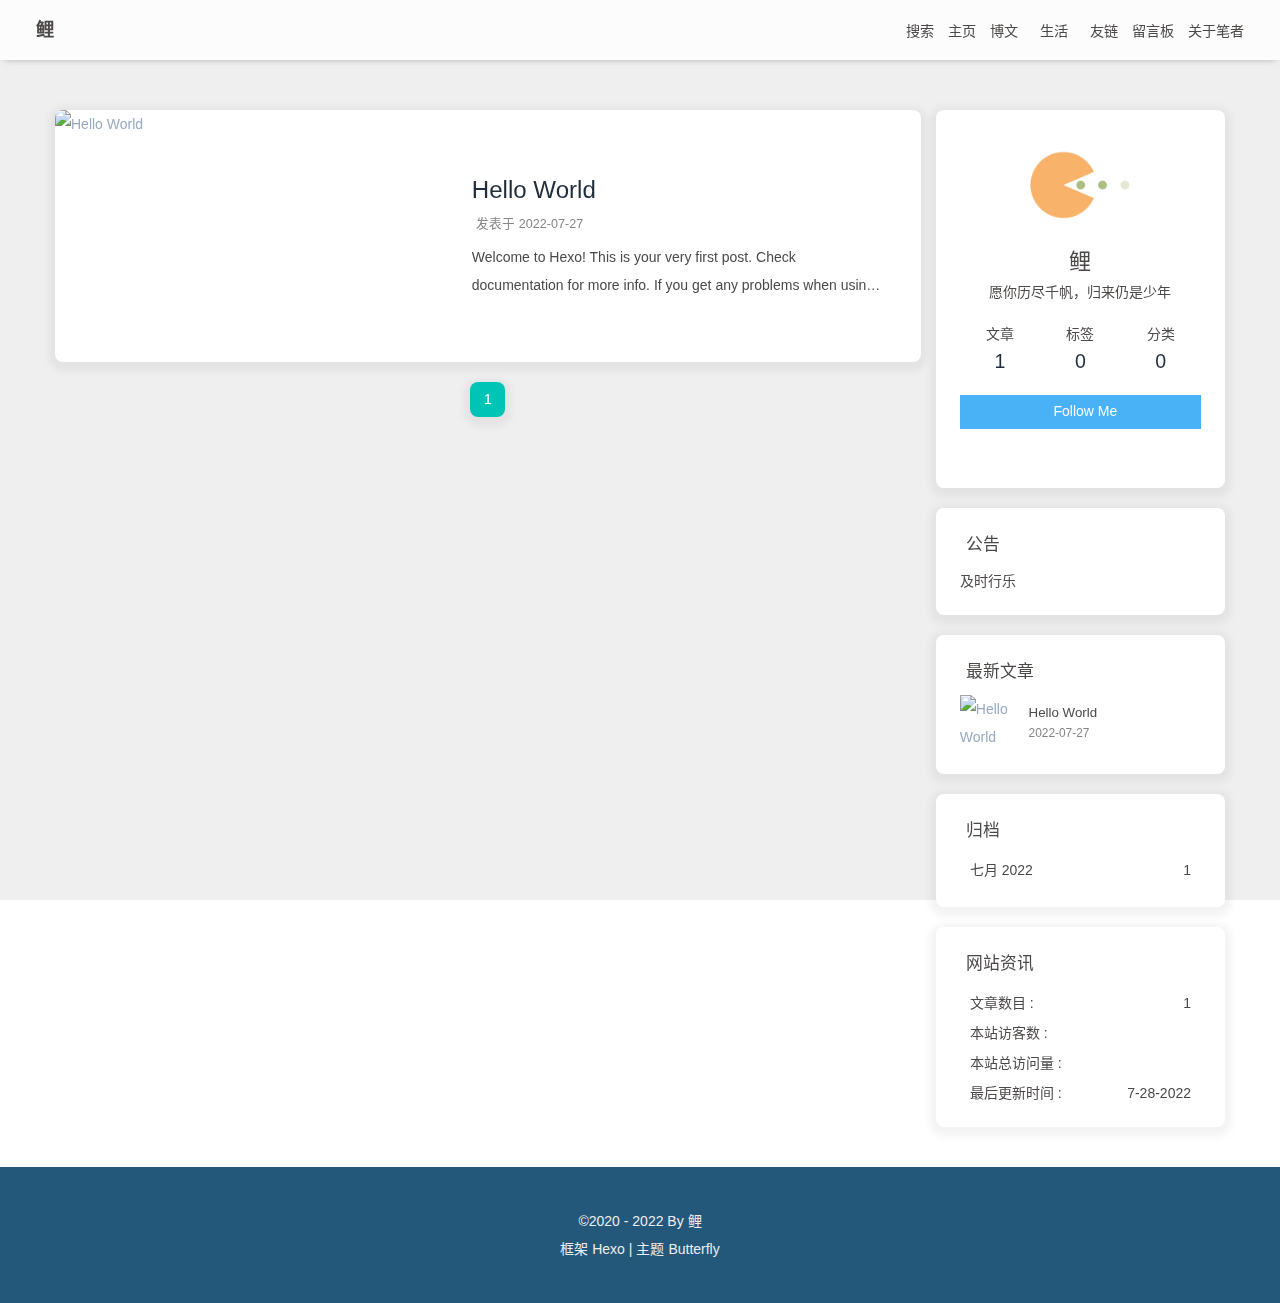
==== index.html @ 53256f7a "Site updated: 2022-07-28 13:37:39" ====
<!DOCTYPE html><html lang="zh-CN" data-theme="light"><head><meta charset="UTF-8"><meta http-equiv="X-UA-Compatible" content="IE=edge"><meta name="viewport" content="width=device-width, initial-scale=1.0, maximum-scale=1.0, user-scalable=no"><title>鲤</title><meta name="author" content="鲤"><meta name="copyright" content="鲤"><meta name="format-detection" content="telephone=no"><meta name="theme-color" content="#ffffff"><meta name="description" content="愿你历尽千帆，归来仍是少年">
<meta property="og:type" content="website">
<meta property="og:title" content="鲤">
<meta property="og:url" content="http://lizhan03.github.io/index.html">
<meta property="og:site_name" content="鲤">
<meta property="og:description" content="愿你历尽千帆，归来仍是少年">
<meta property="og:locale" content="zh_CN">
<meta property="og:image" content="http://lizhan03.github.io/img/avatar.jpg">
<meta property="article:author" content="鲤">
<meta name="twitter:card" content="summary">
<meta name="twitter:image" content="http://lizhan03.github.io/img/avatar.jpg"><link rel="shortcut icon" href="/img/favicon.png"><link rel="canonical" href="http://lizhan03.github.io/"><link rel="preconnect" href="//cdn.jsdelivr.net"/><link rel="preconnect" href="//busuanzi.ibruce.info"/><link rel="stylesheet" href="/css/index.css"><link rel="stylesheet" href="https://cdn.jsdelivr.net/npm/@fortawesome/fontawesome-free/css/all.min.css" media="print" onload="this.media='all'"><link rel="stylesheet" href="https://cdn.jsdelivr.net/npm/@fancyapps/ui/dist/fancybox.min.css" media="print" onload="this.media='all'"><script>const GLOBAL_CONFIG = { 
  root: '/',
  algolia: undefined,
  localSearch: {"path":"/search.xml","preload":false,"languages":{"hits_empty":"找不到您查询的内容：${query}"}},
  translate: undefined,
  noticeOutdate: undefined,
  highlight: {"plugin":"highlighjs","highlightCopy":true,"highlightLang":true,"highlightHeightLimit":false},
  copy: {
    success: '复制成功',
    error: '复制错误',
    noSupport: '浏览器不支持'
  },
  relativeDate: {
    homepage: false,
    post: false
  },
  runtime: '',
  date_suffix: {
    just: '刚刚',
    min: '分钟前',
    hour: '小时前',
    day: '天前',
    month: '个月前'
  },
  copyright: undefined,
  lightbox: 'fancybox',
  Snackbar: undefined,
  source: {
    justifiedGallery: {
      js: 'https://cdn.jsdelivr.net/npm/flickr-justified-gallery/dist/fjGallery.min.js',
      css: 'https://cdn.jsdelivr.net/npm/flickr-justified-gallery/dist/fjGallery.min.css'
    }
  },
  isPhotoFigcaption: false,
  islazyload: false,
  isAnchor: false
}</script><script id="config-diff">var GLOBAL_CONFIG_SITE = {
  title: '鲤',
  isPost: false,
  isHome: true,
  isHighlightShrink: false,
  isToc: false,
  postUpdate: '2022-07-28 13:37:35'
}</script><noscript><style type="text/css">
  #nav {
    opacity: 1
  }
  .justified-gallery img {
    opacity: 1
  }

  #recent-posts time,
  #post-meta time {
    display: inline !important
  }
</style></noscript><script>(win=>{
    win.saveToLocal = {
      set: function setWithExpiry(key, value, ttl) {
        if (ttl === 0) return
        const now = new Date()
        const expiryDay = ttl * 86400000
        const item = {
          value: value,
          expiry: now.getTime() + expiryDay,
        }
        localStorage.setItem(key, JSON.stringify(item))
      },

      get: function getWithExpiry(key) {
        const itemStr = localStorage.getItem(key)

        if (!itemStr) {
          return undefined
        }
        const item = JSON.parse(itemStr)
        const now = new Date()

        if (now.getTime() > item.expiry) {
          localStorage.removeItem(key)
          return undefined
        }
        return item.value
      }
    }
  
    win.getScript = url => new Promise((resolve, reject) => {
      const script = document.createElement('script')
      script.src = url
      script.async = true
      script.onerror = reject
      script.onload = script.onreadystatechange = function() {
        const loadState = this.readyState
        if (loadState && loadState !== 'loaded' && loadState !== 'complete') return
        script.onload = script.onreadystatechange = null
        resolve()
      }
      document.head.appendChild(script)
    })
  
      win.activateDarkMode = function () {
        document.documentElement.setAttribute('data-theme', 'dark')
        if (document.querySelector('meta[name="theme-color"]') !== null) {
          document.querySelector('meta[name="theme-color"]').setAttribute('content', '#0d0d0d')
        }
      }
      win.activateLightMode = function () {
        document.documentElement.setAttribute('data-theme', 'light')
        if (document.querySelector('meta[name="theme-color"]') !== null) {
          document.querySelector('meta[name="theme-color"]').setAttribute('content', '#ffffff')
        }
      }
      const t = saveToLocal.get('theme')
    
          if (t === 'dark') activateDarkMode()
          else if (t === 'light') activateLightMode()
        
      const asideStatus = saveToLocal.get('aside-status')
      if (asideStatus !== undefined) {
        if (asideStatus === 'hide') {
          document.documentElement.classList.add('hide-aside')
        } else {
          document.documentElement.classList.remove('hide-aside')
        }
      }
    
    const detectApple = () => {
      if(/iPad|iPhone|iPod|Macintosh/.test(navigator.userAgent)){
        document.documentElement.classList.add('apple')
      }
    }
    detectApple()
    })(window)</script><link rel="stylesheet" href="/xxx.css"><meta name="generator" content="Hexo 6.2.0"></head><body><div id="web_bg"></div><div id="sidebar"><div id="menu-mask"></div><div id="sidebar-menus"><div class="avatar-img is-center"><img src="/img/loading.gif" data-original="/img/avatar.jpg" onerror="onerror=null;src='/img/friend_404.gif'" alt="avatar"/></div><div class="sidebar-site-data site-data is-center"><a href="/archives/"><div class="headline">文章</div><div class="length-num">1</div></a><a href="/tags/"><div class="headline">标签</div><div class="length-num">0</div></a><a href="/categories/"><div class="headline">分类</div><div class="length-num">0</div></a></div><hr/><div class="menus_items"><div class="menus_item"><a class="site-page" href="/"><i class="fa-fw fas fa-home"></i><span> 主页</span></a></div><div class="menus_item"><a class="site-page group" href="javascript:void(0);"><i class="fa-fw fa fa-graduation-cap"></i><span> 博文</span><i class="fas fa-chevron-down"></i></a><ul class="menus_item_child"><li><a class="site-page child" href="/categories/"><i class="fa-fw fa fa-archive"></i><span> 分类</span></a></li><li><a class="site-page child" href="/tags/"><i class="fa-fw fa fa-tags"></i><span> 标签</span></a></li><li><a class="site-page child" href="/archives/"><i class="fa-fw fa fa-folder-open"></i><span> 归档</span></a></li></ul></div><div class="menus_item"><a class="site-page group" href="javascript:void(0);"><i class="fa-fw fas fa-list"></i><span> 生活</span><i class="fas fa-chevron-down"></i></a><ul class="menus_item_child"><li><a class="site-page child" href="/shuoshuo/"><i class="fa-fw fa fa-comments-o"></i><span> 分享</span></a></li><li><a class="site-page child" href="/photos/"><i class="fa-fw fa fa-camera-retro"></i><span> 相册</span></a></li><li><a class="site-page child" href="/music/"><i class="fa-fw fa fa-music"></i><span> 音乐</span></a></li><li><a class="site-page child" href="/movies/"><i class="fa-fw fas fa-video"></i><span> 影视</span></a></li></ul></div><div class="menus_item"><a class="site-page" href="/links/"><i class="fa-fw fa fa-link"></i><span> 友链</span></a></div><div class="menus_item"><a class="site-page" href="/comment/"><i class="fa-fw fa fa-paper-plane"></i><span> 留言板</span></a></div><div class="menus_item"><a class="site-page" href="/about/"><i class="fa-fw fas fa-heart"></i><span> 关于笔者</span></a></div></div></div></div><div class="page" id="body-wrap"><header class="not-top-img" id="page-header"><nav id="nav"><span id="blog_name"><a id="site-name" href="/">鲤</a></span><div id="menus"><div id="search-button"><a class="site-page social-icon search"><i class="fas fa-search fa-fw"></i><span> 搜索</span></a></div><div class="menus_items"><div class="menus_item"><a class="site-page" href="/"><i class="fa-fw fas fa-home"></i><span> 主页</span></a></div><div class="menus_item"><a class="site-page group" href="javascript:void(0);"><i class="fa-fw fa fa-graduation-cap"></i><span> 博文</span><i class="fas fa-chevron-down"></i></a><ul class="menus_item_child"><li><a class="site-page child" href="/categories/"><i class="fa-fw fa fa-archive"></i><span> 分类</span></a></li><li><a class="site-page child" href="/tags/"><i class="fa-fw fa fa-tags"></i><span> 标签</span></a></li><li><a class="site-page child" href="/archives/"><i class="fa-fw fa fa-folder-open"></i><span> 归档</span></a></li></ul></div><div class="menus_item"><a class="site-page group" href="javascript:void(0);"><i class="fa-fw fas fa-list"></i><span> 生活</span><i class="fas fa-chevron-down"></i></a><ul class="menus_item_child"><li><a class="site-page child" href="/shuoshuo/"><i class="fa-fw fa fa-comments-o"></i><span> 分享</span></a></li><li><a class="site-page child" href="/photos/"><i class="fa-fw fa fa-camera-retro"></i><span> 相册</span></a></li><li><a class="site-page child" href="/music/"><i class="fa-fw fa fa-music"></i><span> 音乐</span></a></li><li><a class="site-page child" href="/movies/"><i class="fa-fw fas fa-video"></i><span> 影视</span></a></li></ul></div><div class="menus_item"><a class="site-page" href="/links/"><i class="fa-fw fa fa-link"></i><span> 友链</span></a></div><div class="menus_item"><a class="site-page" href="/comment/"><i class="fa-fw fa fa-paper-plane"></i><span> 留言板</span></a></div><div class="menus_item"><a class="site-page" href="/about/"><i class="fa-fw fas fa-heart"></i><span> 关于笔者</span></a></div></div><div id="toggle-menu"><a class="site-page"><i class="fas fa-bars fa-fw"></i></a></div></div></nav></header><main class="layout" id="content-inner"><div class="recent-posts" id="recent-posts"><div class="recent-post-item"><div class="post_cover left"><a href="/2022/07/27/hello-world/" title="Hello World"><img class="post_bg" src="/img/loading.gif" data-original="https://i.loli.net/2020/05/01/gkihqEjXxJ5UZ1C.jpg" onerror="this.onerror=null;this.src='/img/404.jpg'" alt="Hello World"></a></div><div class="recent-post-info"><a class="article-title" href="/2022/07/27/hello-world/" title="Hello World">Hello World</a><div class="article-meta-wrap"><span class="post-meta-date"><i class="far fa-calendar-alt"></i><span class="article-meta-label">发表于</span><time datetime="2022-07-27T11:50:04.929Z" title="发表于 2022-07-27 19:50:04">2022-07-27</time></span></div><div class="content">Welcome to Hexo! This is your very first post. Check documentation for more info. If you get any problems when using Hexo, you can find the answer in troubleshooting or you can ask me on GitHub.
Quick StartCreate a new post$ hexo new &quot;My New Post&quot;

More info: Writing
Run server$ hexo server

More info: Server
Generate static files$ hexo generate

More info: Generating
Deploy to remote sites$ hexo deploy

More info: Deployment
</div></div></div><nav id="pagination"><div class="pagination"><span class="page-number current">1</span></div></nav></div><div class="aside-content" id="aside-content"><div class="card-widget card-info"><div class="is-center"><div class="avatar-img"><img src="/img/loading.gif" data-original="/img/avatar.jpg" onerror="this.onerror=null;this.src='/img/friend_404.gif'" alt="avatar"/></div><div class="author-info__name">鲤</div><div class="author-info__description">愿你历尽千帆，归来仍是少年</div></div><div class="card-info-data site-data is-center"><a href="/archives/"><div class="headline">文章</div><div class="length-num">1</div></a><a href="/tags/"><div class="headline">标签</div><div class="length-num">0</div></a><a href="/categories/"><div class="headline">分类</div><div class="length-num">0</div></a></div><a id="card-info-btn" target="_blank" rel="noopener" href="https://github.com/lizhan03"><i class="fab fa-github"></i><span>Follow Me</span></a><div class="card-info-social-icons is-center"><a class="social-icon" href="https://githubfast.com/lizhan03" target="_blank" title="Github"><i class="fab fa-github"></i></a><a class="social-icon" href="https://blog.csdn.net/lizhan03?type=blog" target="_blank" title="CSDN"><i class="fa fa-book-open"></i></a><a class="social-icon" href="tencent://AddContact/?fromId=45&amp;fromSubId=1&amp;subcmd=all&amp;uin=2775134243&amp;website=www.oicqzone.com" target="_blank" title="QQ"><i class="fab fa-qq"></i></a><a class="social-icon" href="mailto:2775134243@qq.com" target="_blank" title="Email"><i class="fas fa-envelope-open-text"></i></a></div></div><div class="card-widget card-announcement"><div class="item-headline"><i class="fas fa-bullhorn fa-shake"></i><span>公告</span></div><div class="announcement_content">及时行乐</div></div><div class="sticky_layout"><div class="card-widget card-recent-post"><div class="item-headline"><i class="fas fa-history"></i><span>最新文章</span></div><div class="aside-list"><div class="aside-list-item"><a class="thumbnail" href="/2022/07/27/hello-world/" title="Hello World"><img src="/img/loading.gif" data-original="https://i.loli.net/2020/05/01/gkihqEjXxJ5UZ1C.jpg" onerror="this.onerror=null;this.src='/img/404.jpg'" alt="Hello World"/></a><div class="content"><a class="title" href="/2022/07/27/hello-world/" title="Hello World">Hello World</a><time datetime="2022-07-27T11:50:04.929Z" title="发表于 2022-07-27 19:50:04">2022-07-27</time></div></div></div></div><div class="card-widget card-archives"><div class="item-headline"><i class="fas fa-archive"></i><span>归档</span></div><ul class="card-archive-list"><li class="card-archive-list-item"><a class="card-archive-list-link" href="/archives/2022/07/"><span class="card-archive-list-date">七月 2022</span><span class="card-archive-list-count">1</span></a></li></ul></div><div class="card-widget card-webinfo"><div class="item-headline"><i class="fas fa-chart-line"></i><span>网站资讯</span></div><div class="webinfo"><div class="webinfo-item"><div class="item-name">文章数目 :</div><div class="item-count">1</div></div><div class="webinfo-item"><div class="item-name">本站访客数 :</div><div class="item-count" id="busuanzi_value_site_uv"><i class="fa-solid fa-spinner fa-spin"></i></div></div><div class="webinfo-item"><div class="item-name">本站总访问量 :</div><div class="item-count" id="busuanzi_value_site_pv"><i class="fa-solid fa-spinner fa-spin"></i></div></div><div class="webinfo-item"><div class="item-name">最后更新时间 :</div><div class="item-count" id="last-push-date" data-lastPushDate="2022-07-28T05:37:35.719Z"><i class="fa-solid fa-spinner fa-spin"></i></div></div></div></div></div></div></main><footer id="footer"><div id="footer-wrap"><div class="copyright">&copy;2020 - 2022 By 鲤</div><div class="framework-info"><span>框架 </span><a target="_blank" rel="noopener" href="https://hexo.io">Hexo</a><span class="footer-separator">|</span><span>主题 </span><a target="_blank" rel="noopener" href="https://github.com/jerryc127/hexo-theme-butterfly">Butterfly</a></div></div></footer></div><div id="rightside"><div id="rightside-config-hide"><button id="darkmode" type="button" title="浅色和深色模式转换"><i class="fas fa-adjust"></i></button><button id="hide-aside-btn" type="button" title="单栏和双栏切换"><i class="fas fa-arrows-alt-h"></i></button></div><div id="rightside-config-show"><button id="rightside_config" type="button" title="设置"><i class="fas fa-cog fa-spin"></i></button><button id="chat_btn" type="button" title="聊天"><i class="fas fa-sms"></i></button><button id="go-up" type="button" title="回到顶部"><i class="fas fa-arrow-up"></i></button></div></div><div id="local-search"><div class="search-dialog"><nav class="search-nav"><span class="search-dialog-title">搜索</span><span id="loading-status"></span><button class="search-close-button"><i class="fas fa-times"></i></button></nav><div class="is-center" id="loading-database"><i class="fas fa-spinner fa-pulse"></i><span>  数据库加载中</span></div><div class="search-wrap"><div id="local-search-input"><div class="local-search-box"><input class="local-search-box--input" placeholder="搜索文章" type="text"/></div></div><hr/><div id="local-search-results"></div></div></div><div id="search-mask"></div></div><div><script src="/js/utils.js"></script><script src="/js/main.js"></script><script src="https://cdn.jsdelivr.net/npm/@fancyapps/ui/dist/fancybox.umd.min.js"></script><script src="/js/search/local-search.js"></script><div class="js-pjax"></div><script defer="defer" id="fluttering_ribbon" mobile="false" src="https://cdn.jsdelivr.net/npm/butterfly-extsrc/dist/canvas-fluttering-ribbon.min.js"></script><script id="click-heart" src="https://cdn.jsdelivr.net/npm/butterfly-extsrc/dist/click-heart.min.js" async="async" mobile="false"></script><script src="//code.tidio.co/null.js" async="async"></script><script>function onTidioChatApiReady() {
  window.tidioChatApi.hide();
  window.tidioChatApi.on("close", function() {
    window.tidioChatApi.hide();
  });
}
if (window.tidioChatApi) {
  window.tidioChatApi.on("ready", onTidioChatApiReady);
} else {
  document.addEventListener("tidioChat-ready", onTidioChatApiReady);
}

var chatBtnFn = () => {
  document.getElementById("chat_btn").addEventListener("click", function(){
    window.tidioChatApi.show();
    window.tidioChatApi.open();
  });
}
chatBtnFn()
</script><script async data-pjax src="//busuanzi.ibruce.info/busuanzi/2.3/busuanzi.pure.mini.js"></script></div><script>
            window.imageLazyLoadSetting = {
                isSPA: false,
                preloadRatio: 1,
                processImages: null,
            };
        </script><script>window.addEventListener("load",function(){var t=/\.(gif|jpg|jpeg|tiff|png)$/i,r=/^data:image\/[a-z]+;base64,/;Array.prototype.slice.call(document.querySelectorAll("img[data-original]")).forEach(function(a){var e=a.parentNode;"A"===e.tagName&&(e.href.match(t)||e.href.match(r))&&(e.href=a.dataset.original)})});</script><script>!function(n){n.imageLazyLoadSetting.processImages=o;var e=n.imageLazyLoadSetting.isSPA,i=n.imageLazyLoadSetting.preloadRatio||1,r=Array.prototype.slice.call(document.querySelectorAll("img[data-original]"));function o(){e&&(r=Array.prototype.slice.call(document.querySelectorAll("img[data-original]")));for(var t,a=0;a<r.length;a++)0<=(t=(t=r[a]).getBoundingClientRect()).bottom&&0<=t.left&&t.top<=(n.innerHeight*i||document.documentElement.clientHeight*i)&&function(){var t,e,n,i,o=r[a];t=o,e=function(){r=r.filter(function(t){return o!==t})},n=new Image,i=t.getAttribute("data-original"),n.onload=function(){t.src=i,e&&e()},t.src!==i&&(n.src=i)}()}o(),n.addEventListener("scroll",function(){var t,e;t=o,e=n,clearTimeout(t.tId),t.tId=setTimeout(function(){t.call(e)},500)})}(this);</script></body></html>
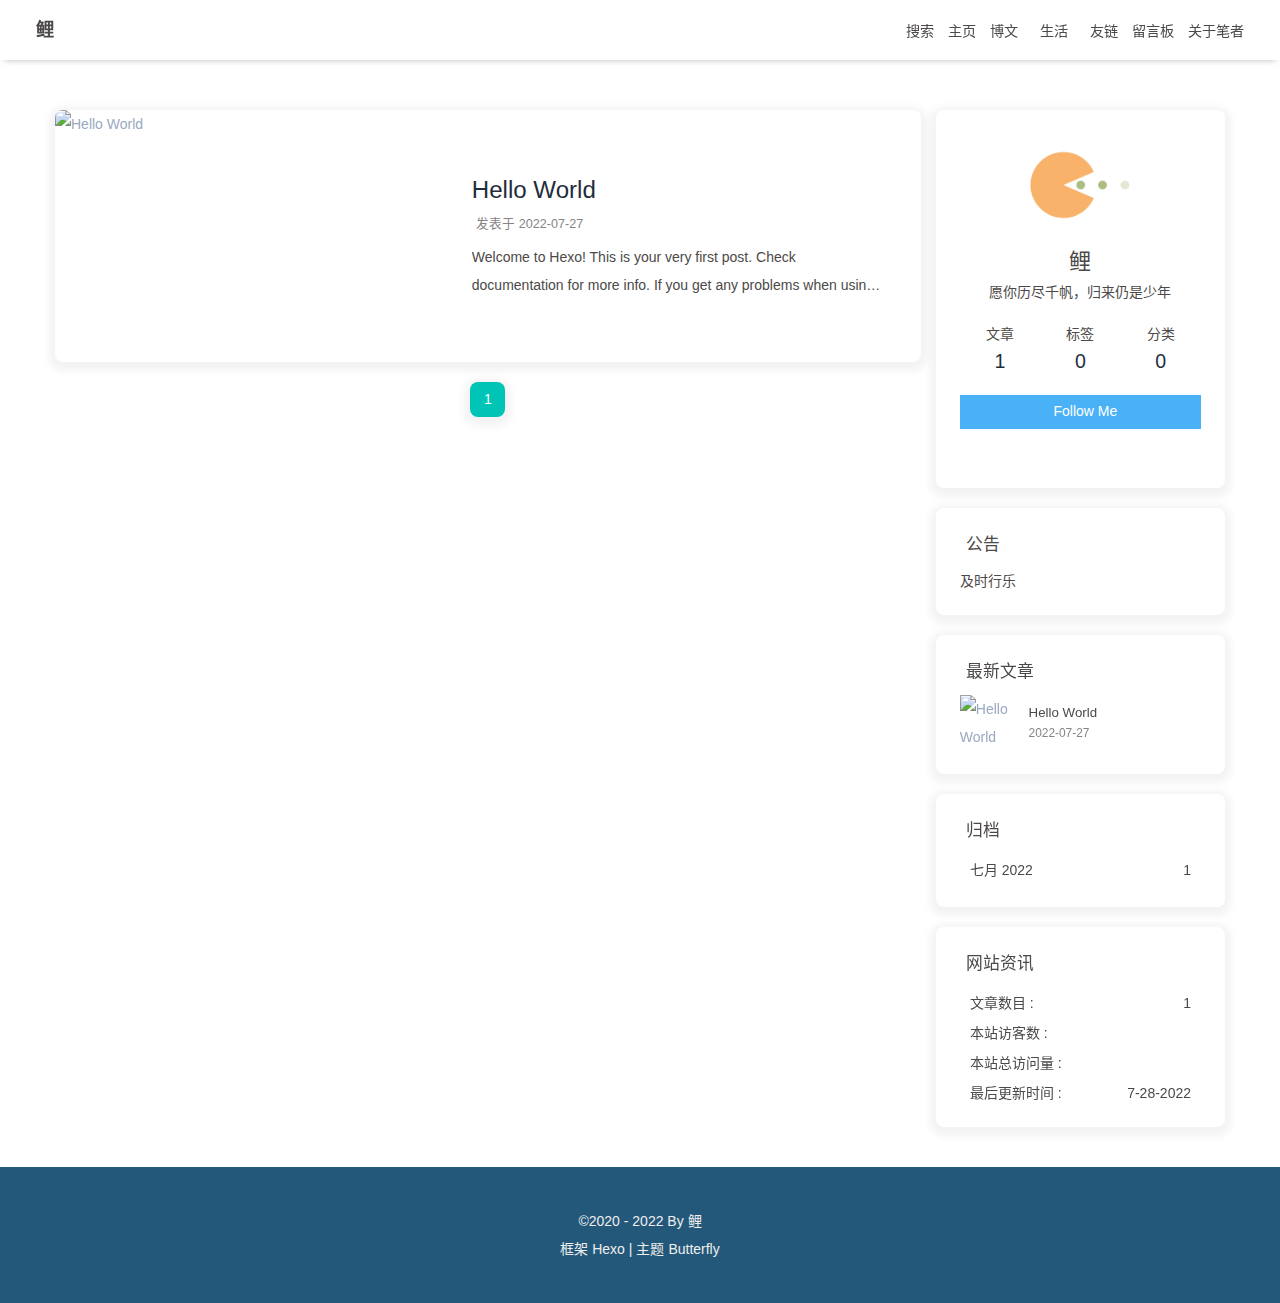
==== commit 4fce435d: "Site updated: 2022-07-28 13:44:15" ====
--- a/index.html
+++ b/index.html
@@ -50,7 +50,7 @@
   isHome: true,
   isHighlightShrink: false,
   isToc: false,
-  postUpdate: '2022-07-28 13:37:35'
+  postUpdate: '2022-07-28 13:44:15'
 }</script><noscript><style type="text/css">
   #nav {
     opacity: 1
@@ -139,7 +139,7 @@
       }
     }
     detectApple()
-    })(window)</script><link rel="stylesheet" href="/xxx.css"><meta name="generator" content="Hexo 6.2.0"></head><body><div id="web_bg"></div><div id="sidebar"><div id="menu-mask"></div><div id="sidebar-menus"><div class="avatar-img is-center"><img src="/img/loading.gif" data-original="/img/avatar.jpg" onerror="onerror=null;src='/img/friend_404.gif'" alt="avatar"/></div><div class="sidebar-site-data site-data is-center"><a href="/archives/"><div class="headline">文章</div><div class="length-num">1</div></a><a href="/tags/"><div class="headline">标签</div><div class="length-num">0</div></a><a href="/categories/"><div class="headline">分类</div><div class="length-num">0</div></a></div><hr/><div class="menus_items"><div class="menus_item"><a class="site-page" href="/"><i class="fa-fw fas fa-home"></i><span> 主页</span></a></div><div class="menus_item"><a class="site-page group" href="javascript:void(0);"><i class="fa-fw fa fa-graduation-cap"></i><span> 博文</span><i class="fas fa-chevron-down"></i></a><ul class="menus_item_child"><li><a class="site-page child" href="/categories/"><i class="fa-fw fa fa-archive"></i><span> 分类</span></a></li><li><a class="site-page child" href="/tags/"><i class="fa-fw fa fa-tags"></i><span> 标签</span></a></li><li><a class="site-page child" href="/archives/"><i class="fa-fw fa fa-folder-open"></i><span> 归档</span></a></li></ul></div><div class="menus_item"><a class="site-page group" href="javascript:void(0);"><i class="fa-fw fas fa-list"></i><span> 生活</span><i class="fas fa-chevron-down"></i></a><ul class="menus_item_child"><li><a class="site-page child" href="/shuoshuo/"><i class="fa-fw fa fa-comments-o"></i><span> 分享</span></a></li><li><a class="site-page child" href="/photos/"><i class="fa-fw fa fa-camera-retro"></i><span> 相册</span></a></li><li><a class="site-page child" href="/music/"><i class="fa-fw fa fa-music"></i><span> 音乐</span></a></li><li><a class="site-page child" href="/movies/"><i class="fa-fw fas fa-video"></i><span> 影视</span></a></li></ul></div><div class="menus_item"><a class="site-page" href="/links/"><i class="fa-fw fa fa-link"></i><span> 友链</span></a></div><div class="menus_item"><a class="site-page" href="/comment/"><i class="fa-fw fa fa-paper-plane"></i><span> 留言板</span></a></div><div class="menus_item"><a class="site-page" href="/about/"><i class="fa-fw fas fa-heart"></i><span> 关于笔者</span></a></div></div></div></div><div class="page" id="body-wrap"><header class="not-top-img" id="page-header"><nav id="nav"><span id="blog_name"><a id="site-name" href="/">鲤</a></span><div id="menus"><div id="search-button"><a class="site-page social-icon search"><i class="fas fa-search fa-fw"></i><span> 搜索</span></a></div><div class="menus_items"><div class="menus_item"><a class="site-page" href="/"><i class="fa-fw fas fa-home"></i><span> 主页</span></a></div><div class="menus_item"><a class="site-page group" href="javascript:void(0);"><i class="fa-fw fa fa-graduation-cap"></i><span> 博文</span><i class="fas fa-chevron-down"></i></a><ul class="menus_item_child"><li><a class="site-page child" href="/categories/"><i class="fa-fw fa fa-archive"></i><span> 分类</span></a></li><li><a class="site-page child" href="/tags/"><i class="fa-fw fa fa-tags"></i><span> 标签</span></a></li><li><a class="site-page child" href="/archives/"><i class="fa-fw fa fa-folder-open"></i><span> 归档</span></a></li></ul></div><div class="menus_item"><a class="site-page group" href="javascript:void(0);"><i class="fa-fw fas fa-list"></i><span> 生活</span><i class="fas fa-chevron-down"></i></a><ul class="menus_item_child"><li><a class="site-page child" href="/shuoshuo/"><i class="fa-fw fa fa-comments-o"></i><span> 分享</span></a></li><li><a class="site-page child" href="/photos/"><i class="fa-fw fa fa-camera-retro"></i><span> 相册</span></a></li><li><a class="site-page child" href="/music/"><i class="fa-fw fa fa-music"></i><span> 音乐</span></a></li><li><a class="site-page child" href="/movies/"><i class="fa-fw fas fa-video"></i><span> 影视</span></a></li></ul></div><div class="menus_item"><a class="site-page" href="/links/"><i class="fa-fw fa fa-link"></i><span> 友链</span></a></div><div class="menus_item"><a class="site-page" href="/comment/"><i class="fa-fw fa fa-paper-plane"></i><span> 留言板</span></a></div><div class="menus_item"><a class="site-page" href="/about/"><i class="fa-fw fas fa-heart"></i><span> 关于笔者</span></a></div></div><div id="toggle-menu"><a class="site-page"><i class="fas fa-bars fa-fw"></i></a></div></div></nav></header><main class="layout" id="content-inner"><div class="recent-posts" id="recent-posts"><div class="recent-post-item"><div class="post_cover left"><a href="/2022/07/27/hello-world/" title="Hello World"><img class="post_bg" src="/img/loading.gif" data-original="https://i.loli.net/2020/05/01/gkihqEjXxJ5UZ1C.jpg" onerror="this.onerror=null;this.src='/img/404.jpg'" alt="Hello World"></a></div><div class="recent-post-info"><a class="article-title" href="/2022/07/27/hello-world/" title="Hello World">Hello World</a><div class="article-meta-wrap"><span class="post-meta-date"><i class="far fa-calendar-alt"></i><span class="article-meta-label">发表于</span><time datetime="2022-07-27T11:50:04.929Z" title="发表于 2022-07-27 19:50:04">2022-07-27</time></span></div><div class="content">Welcome to Hexo! This is your very first post. Check documentation for more info. If you get any problems when using Hexo, you can find the answer in troubleshooting or you can ask me on GitHub.
+    })(window)</script><link rel="stylesheet" href="/xxx.css"><meta name="generator" content="Hexo 6.2.0"></head><body><div id="sidebar"><div id="menu-mask"></div><div id="sidebar-menus"><div class="avatar-img is-center"><img src="/img/loading.gif" data-original="/img/avatar.jpg" onerror="onerror=null;src='/img/friend_404.gif'" alt="avatar"/></div><div class="sidebar-site-data site-data is-center"><a href="/archives/"><div class="headline">文章</div><div class="length-num">1</div></a><a href="/tags/"><div class="headline">标签</div><div class="length-num">0</div></a><a href="/categories/"><div class="headline">分类</div><div class="length-num">0</div></a></div><hr/><div class="menus_items"><div class="menus_item"><a class="site-page" href="/"><i class="fa-fw fas fa-home"></i><span> 主页</span></a></div><div class="menus_item"><a class="site-page group" href="javascript:void(0);"><i class="fa-fw fa fa-graduation-cap"></i><span> 博文</span><i class="fas fa-chevron-down"></i></a><ul class="menus_item_child"><li><a class="site-page child" href="/categories/"><i class="fa-fw fa fa-archive"></i><span> 分类</span></a></li><li><a class="site-page child" href="/tags/"><i class="fa-fw fa fa-tags"></i><span> 标签</span></a></li><li><a class="site-page child" href="/archives/"><i class="fa-fw fa fa-folder-open"></i><span> 归档</span></a></li></ul></div><div class="menus_item"><a class="site-page group" href="javascript:void(0);"><i class="fa-fw fas fa-list"></i><span> 生活</span><i class="fas fa-chevron-down"></i></a><ul class="menus_item_child"><li><a class="site-page child" href="/shuoshuo/"><i class="fa-fw fa fa-comments-o"></i><span> 分享</span></a></li><li><a class="site-page child" href="/photos/"><i class="fa-fw fa fa-camera-retro"></i><span> 相册</span></a></li><li><a class="site-page child" href="/music/"><i class="fa-fw fa fa-music"></i><span> 音乐</span></a></li><li><a class="site-page child" href="/movies/"><i class="fa-fw fas fa-video"></i><span> 影视</span></a></li></ul></div><div class="menus_item"><a class="site-page" href="/links/"><i class="fa-fw fa fa-link"></i><span> 友链</span></a></div><div class="menus_item"><a class="site-page" href="/comment/"><i class="fa-fw fa fa-paper-plane"></i><span> 留言板</span></a></div><div class="menus_item"><a class="site-page" href="/about/"><i class="fa-fw fas fa-heart"></i><span> 关于笔者</span></a></div></div></div></div><div class="page" id="body-wrap"><header class="not-top-img" id="page-header"><nav id="nav"><span id="blog_name"><a id="site-name" href="/">鲤</a></span><div id="menus"><div id="search-button"><a class="site-page social-icon search"><i class="fas fa-search fa-fw"></i><span> 搜索</span></a></div><div class="menus_items"><div class="menus_item"><a class="site-page" href="/"><i class="fa-fw fas fa-home"></i><span> 主页</span></a></div><div class="menus_item"><a class="site-page group" href="javascript:void(0);"><i class="fa-fw fa fa-graduation-cap"></i><span> 博文</span><i class="fas fa-chevron-down"></i></a><ul class="menus_item_child"><li><a class="site-page child" href="/categories/"><i class="fa-fw fa fa-archive"></i><span> 分类</span></a></li><li><a class="site-page child" href="/tags/"><i class="fa-fw fa fa-tags"></i><span> 标签</span></a></li><li><a class="site-page child" href="/archives/"><i class="fa-fw fa fa-folder-open"></i><span> 归档</span></a></li></ul></div><div class="menus_item"><a class="site-page group" href="javascript:void(0);"><i class="fa-fw fas fa-list"></i><span> 生活</span><i class="fas fa-chevron-down"></i></a><ul class="menus_item_child"><li><a class="site-page child" href="/shuoshuo/"><i class="fa-fw fa fa-comments-o"></i><span> 分享</span></a></li><li><a class="site-page child" href="/photos/"><i class="fa-fw fa fa-camera-retro"></i><span> 相册</span></a></li><li><a class="site-page child" href="/music/"><i class="fa-fw fa fa-music"></i><span> 音乐</span></a></li><li><a class="site-page child" href="/movies/"><i class="fa-fw fas fa-video"></i><span> 影视</span></a></li></ul></div><div class="menus_item"><a class="site-page" href="/links/"><i class="fa-fw fa fa-link"></i><span> 友链</span></a></div><div class="menus_item"><a class="site-page" href="/comment/"><i class="fa-fw fa fa-paper-plane"></i><span> 留言板</span></a></div><div class="menus_item"><a class="site-page" href="/about/"><i class="fa-fw fas fa-heart"></i><span> 关于笔者</span></a></div></div><div id="toggle-menu"><a class="site-page"><i class="fas fa-bars fa-fw"></i></a></div></div></nav></header><main class="layout" id="content-inner"><div class="recent-posts" id="recent-posts"><div class="recent-post-item"><div class="post_cover left"><a href="/2022/07/27/hello-world/" title="Hello World"><img class="post_bg" src="/img/loading.gif" data-original="/img/background.jpg" onerror="this.onerror=null;this.src='/img/404.jpg'" alt="Hello World"></a></div><div class="recent-post-info"><a class="article-title" href="/2022/07/27/hello-world/" title="Hello World">Hello World</a><div class="article-meta-wrap"><span class="post-meta-date"><i class="far fa-calendar-alt"></i><span class="article-meta-label">发表于</span><time datetime="2022-07-27T11:50:04.929Z" title="发表于 2022-07-27 19:50:04">2022-07-27</time></span></div><div class="content">Welcome to Hexo! This is your very first post. Check documentation for more info. If you get any problems when using Hexo, you can find the answer in troubleshooting or you can ask me on GitHub.
 Quick StartCreate a new post$ hexo new &quot;My New Post&quot;
 
 More info: Writing
@@ -152,7 +152,7 @@
 Deploy to remote sites$ hexo deploy
 
 More info: Deployment
-</div></div></div><nav id="pagination"><div class="pagination"><span class="page-number current">1</span></div></nav></div><div class="aside-content" id="aside-content"><div class="card-widget card-info"><div class="is-center"><div class="avatar-img"><img src="/img/loading.gif" data-original="/img/avatar.jpg" onerror="this.onerror=null;this.src='/img/friend_404.gif'" alt="avatar"/></div><div class="author-info__name">鲤</div><div class="author-info__description">愿你历尽千帆，归来仍是少年</div></div><div class="card-info-data site-data is-center"><a href="/archives/"><div class="headline">文章</div><div class="length-num">1</div></a><a href="/tags/"><div class="headline">标签</div><div class="length-num">0</div></a><a href="/categories/"><div class="headline">分类</div><div class="length-num">0</div></a></div><a id="card-info-btn" target="_blank" rel="noopener" href="https://github.com/lizhan03"><i class="fab fa-github"></i><span>Follow Me</span></a><div class="card-info-social-icons is-center"><a class="social-icon" href="https://githubfast.com/lizhan03" target="_blank" title="Github"><i class="fab fa-github"></i></a><a class="social-icon" href="https://blog.csdn.net/lizhan03?type=blog" target="_blank" title="CSDN"><i class="fa fa-book-open"></i></a><a class="social-icon" href="tencent://AddContact/?fromId=45&amp;fromSubId=1&amp;subcmd=all&amp;uin=2775134243&amp;website=www.oicqzone.com" target="_blank" title="QQ"><i class="fab fa-qq"></i></a><a class="social-icon" href="mailto:2775134243@qq.com" target="_blank" title="Email"><i class="fas fa-envelope-open-text"></i></a></div></div><div class="card-widget card-announcement"><div class="item-headline"><i class="fas fa-bullhorn fa-shake"></i><span>公告</span></div><div class="announcement_content">及时行乐</div></div><div class="sticky_layout"><div class="card-widget card-recent-post"><div class="item-headline"><i class="fas fa-history"></i><span>最新文章</span></div><div class="aside-list"><div class="aside-list-item"><a class="thumbnail" href="/2022/07/27/hello-world/" title="Hello World"><img src="/img/loading.gif" data-original="https://i.loli.net/2020/05/01/gkihqEjXxJ5UZ1C.jpg" onerror="this.onerror=null;this.src='/img/404.jpg'" alt="Hello World"/></a><div class="content"><a class="title" href="/2022/07/27/hello-world/" title="Hello World">Hello World</a><time datetime="2022-07-27T11:50:04.929Z" title="发表于 2022-07-27 19:50:04">2022-07-27</time></div></div></div></div><div class="card-widget card-archives"><div class="item-headline"><i class="fas fa-archive"></i><span>归档</span></div><ul class="card-archive-list"><li class="card-archive-list-item"><a class="card-archive-list-link" href="/archives/2022/07/"><span class="card-archive-list-date">七月 2022</span><span class="card-archive-list-count">1</span></a></li></ul></div><div class="card-widget card-webinfo"><div class="item-headline"><i class="fas fa-chart-line"></i><span>网站资讯</span></div><div class="webinfo"><div class="webinfo-item"><div class="item-name">文章数目 :</div><div class="item-count">1</div></div><div class="webinfo-item"><div class="item-name">本站访客数 :</div><div class="item-count" id="busuanzi_value_site_uv"><i class="fa-solid fa-spinner fa-spin"></i></div></div><div class="webinfo-item"><div class="item-name">本站总访问量 :</div><div class="item-count" id="busuanzi_value_site_pv"><i class="fa-solid fa-spinner fa-spin"></i></div></div><div class="webinfo-item"><div class="item-name">最后更新时间 :</div><div class="item-count" id="last-push-date" data-lastPushDate="2022-07-28T05:37:35.719Z"><i class="fa-solid fa-spinner fa-spin"></i></div></div></div></div></div></div></main><footer id="footer"><div id="footer-wrap"><div class="copyright">&copy;2020 - 2022 By 鲤</div><div class="framework-info"><span>框架 </span><a target="_blank" rel="noopener" href="https://hexo.io">Hexo</a><span class="footer-separator">|</span><span>主题 </span><a target="_blank" rel="noopener" href="https://github.com/jerryc127/hexo-theme-butterfly">Butterfly</a></div></div></footer></div><div id="rightside"><div id="rightside-config-hide"><button id="darkmode" type="button" title="浅色和深色模式转换"><i class="fas fa-adjust"></i></button><button id="hide-aside-btn" type="button" title="单栏和双栏切换"><i class="fas fa-arrows-alt-h"></i></button></div><div id="rightside-config-show"><button id="rightside_config" type="button" title="设置"><i class="fas fa-cog fa-spin"></i></button><button id="chat_btn" type="button" title="聊天"><i class="fas fa-sms"></i></button><button id="go-up" type="button" title="回到顶部"><i class="fas fa-arrow-up"></i></button></div></div><div id="local-search"><div class="search-dialog"><nav class="search-nav"><span class="search-dialog-title">搜索</span><span id="loading-status"></span><button class="search-close-button"><i class="fas fa-times"></i></button></nav><div class="is-center" id="loading-database"><i class="fas fa-spinner fa-pulse"></i><span>  数据库加载中</span></div><div class="search-wrap"><div id="local-search-input"><div class="local-search-box"><input class="local-search-box--input" placeholder="搜索文章" type="text"/></div></div><hr/><div id="local-search-results"></div></div></div><div id="search-mask"></div></div><div><script src="/js/utils.js"></script><script src="/js/main.js"></script><script src="https://cdn.jsdelivr.net/npm/@fancyapps/ui/dist/fancybox.umd.min.js"></script><script src="/js/search/local-search.js"></script><div class="js-pjax"></div><script defer="defer" id="fluttering_ribbon" mobile="false" src="https://cdn.jsdelivr.net/npm/butterfly-extsrc/dist/canvas-fluttering-ribbon.min.js"></script><script id="click-heart" src="https://cdn.jsdelivr.net/npm/butterfly-extsrc/dist/click-heart.min.js" async="async" mobile="false"></script><script src="//code.tidio.co/null.js" async="async"></script><script>function onTidioChatApiReady() {
+</div></div></div><nav id="pagination"><div class="pagination"><span class="page-number current">1</span></div></nav></div><div class="aside-content" id="aside-content"><div class="card-widget card-info"><div class="is-center"><div class="avatar-img"><img src="/img/loading.gif" data-original="/img/avatar.jpg" onerror="this.onerror=null;this.src='/img/friend_404.gif'" alt="avatar"/></div><div class="author-info__name">鲤</div><div class="author-info__description">愿你历尽千帆，归来仍是少年</div></div><div class="card-info-data site-data is-center"><a href="/archives/"><div class="headline">文章</div><div class="length-num">1</div></a><a href="/tags/"><div class="headline">标签</div><div class="length-num">0</div></a><a href="/categories/"><div class="headline">分类</div><div class="length-num">0</div></a></div><a id="card-info-btn" target="_blank" rel="noopener" href="https://github.com/lizhan03"><i class="fab fa-github"></i><span>Follow Me</span></a><div class="card-info-social-icons is-center"><a class="social-icon" href="https://githubfast.com/lizhan03" target="_blank" title="Github"><i class="fab fa-github"></i></a><a class="social-icon" href="https://blog.csdn.net/lizhan03?type=blog" target="_blank" title="CSDN"><i class="fa fa-book-open"></i></a><a class="social-icon" href="tencent://AddContact/?fromId=45&amp;fromSubId=1&amp;subcmd=all&amp;uin=2775134243&amp;website=www.oicqzone.com" target="_blank" title="QQ"><i class="fab fa-qq"></i></a><a class="social-icon" href="mailto:2775134243@qq.com" target="_blank" title="Email"><i class="fas fa-envelope-open-text"></i></a></div></div><div class="card-widget card-announcement"><div class="item-headline"><i class="fas fa-bullhorn fa-shake"></i><span>公告</span></div><div class="announcement_content">及时行乐</div></div><div class="sticky_layout"><div class="card-widget card-recent-post"><div class="item-headline"><i class="fas fa-history"></i><span>最新文章</span></div><div class="aside-list"><div class="aside-list-item"><a class="thumbnail" href="/2022/07/27/hello-world/" title="Hello World"><img src="/img/loading.gif" data-original="/img/background.jpg" onerror="this.onerror=null;this.src='/img/404.jpg'" alt="Hello World"/></a><div class="content"><a class="title" href="/2022/07/27/hello-world/" title="Hello World">Hello World</a><time datetime="2022-07-27T11:50:04.929Z" title="发表于 2022-07-27 19:50:04">2022-07-27</time></div></div></div></div><div class="card-widget card-archives"><div class="item-headline"><i class="fas fa-archive"></i><span>归档</span></div><ul class="card-archive-list"><li class="card-archive-list-item"><a class="card-archive-list-link" href="/archives/2022/07/"><span class="card-archive-list-date">七月 2022</span><span class="card-archive-list-count">1</span></a></li></ul></div><div class="card-widget card-webinfo"><div class="item-headline"><i class="fas fa-chart-line"></i><span>网站资讯</span></div><div class="webinfo"><div class="webinfo-item"><div class="item-name">文章数目 :</div><div class="item-count">1</div></div><div class="webinfo-item"><div class="item-name">本站访客数 :</div><div class="item-count" id="busuanzi_value_site_uv"><i class="fa-solid fa-spinner fa-spin"></i></div></div><div class="webinfo-item"><div class="item-name">本站总访问量 :</div><div class="item-count" id="busuanzi_value_site_pv"><i class="fa-solid fa-spinner fa-spin"></i></div></div><div class="webinfo-item"><div class="item-name">最后更新时间 :</div><div class="item-count" id="last-push-date" data-lastPushDate="2022-07-28T05:44:14.882Z"><i class="fa-solid fa-spinner fa-spin"></i></div></div></div></div></div></div></main><footer id="footer"><div id="footer-wrap"><div class="copyright">&copy;2020 - 2022 By 鲤</div><div class="framework-info"><span>框架 </span><a target="_blank" rel="noopener" href="https://hexo.io">Hexo</a><span class="footer-separator">|</span><span>主题 </span><a target="_blank" rel="noopener" href="https://github.com/jerryc127/hexo-theme-butterfly">Butterfly</a></div></div></footer></div><div id="rightside"><div id="rightside-config-hide"><button id="darkmode" type="button" title="浅色和深色模式转换"><i class="fas fa-adjust"></i></button><button id="hide-aside-btn" type="button" title="单栏和双栏切换"><i class="fas fa-arrows-alt-h"></i></button></div><div id="rightside-config-show"><button id="rightside_config" type="button" title="设置"><i class="fas fa-cog fa-spin"></i></button><button id="chat_btn" type="button" title="聊天"><i class="fas fa-sms"></i></button><button id="go-up" type="button" title="回到顶部"><i class="fas fa-arrow-up"></i></button></div></div><div id="local-search"><div class="search-dialog"><nav class="search-nav"><span class="search-dialog-title">搜索</span><span id="loading-status"></span><button class="search-close-button"><i class="fas fa-times"></i></button></nav><div class="is-center" id="loading-database"><i class="fas fa-spinner fa-pulse"></i><span>  数据库加载中</span></div><div class="search-wrap"><div id="local-search-input"><div class="local-search-box"><input class="local-search-box--input" placeholder="搜索文章" type="text"/></div></div><hr/><div id="local-search-results"></div></div></div><div id="search-mask"></div></div><div><script src="/js/utils.js"></script><script src="/js/main.js"></script><script src="https://cdn.jsdelivr.net/npm/@fancyapps/ui/dist/fancybox.umd.min.js"></script><script src="/js/search/local-search.js"></script><div class="js-pjax"></div><script defer="defer" id="fluttering_ribbon" mobile="false" src="https://cdn.jsdelivr.net/npm/butterfly-extsrc/dist/canvas-fluttering-ribbon.min.js"></script><script id="click-heart" src="https://cdn.jsdelivr.net/npm/butterfly-extsrc/dist/click-heart.min.js" async="async" mobile="false"></script><script src="//code.tidio.co/null.js" async="async"></script><script>function onTidioChatApiReady() {
   window.tidioChatApi.hide();
   window.tidioChatApi.on("close", function() {
     window.tidioChatApi.hide();
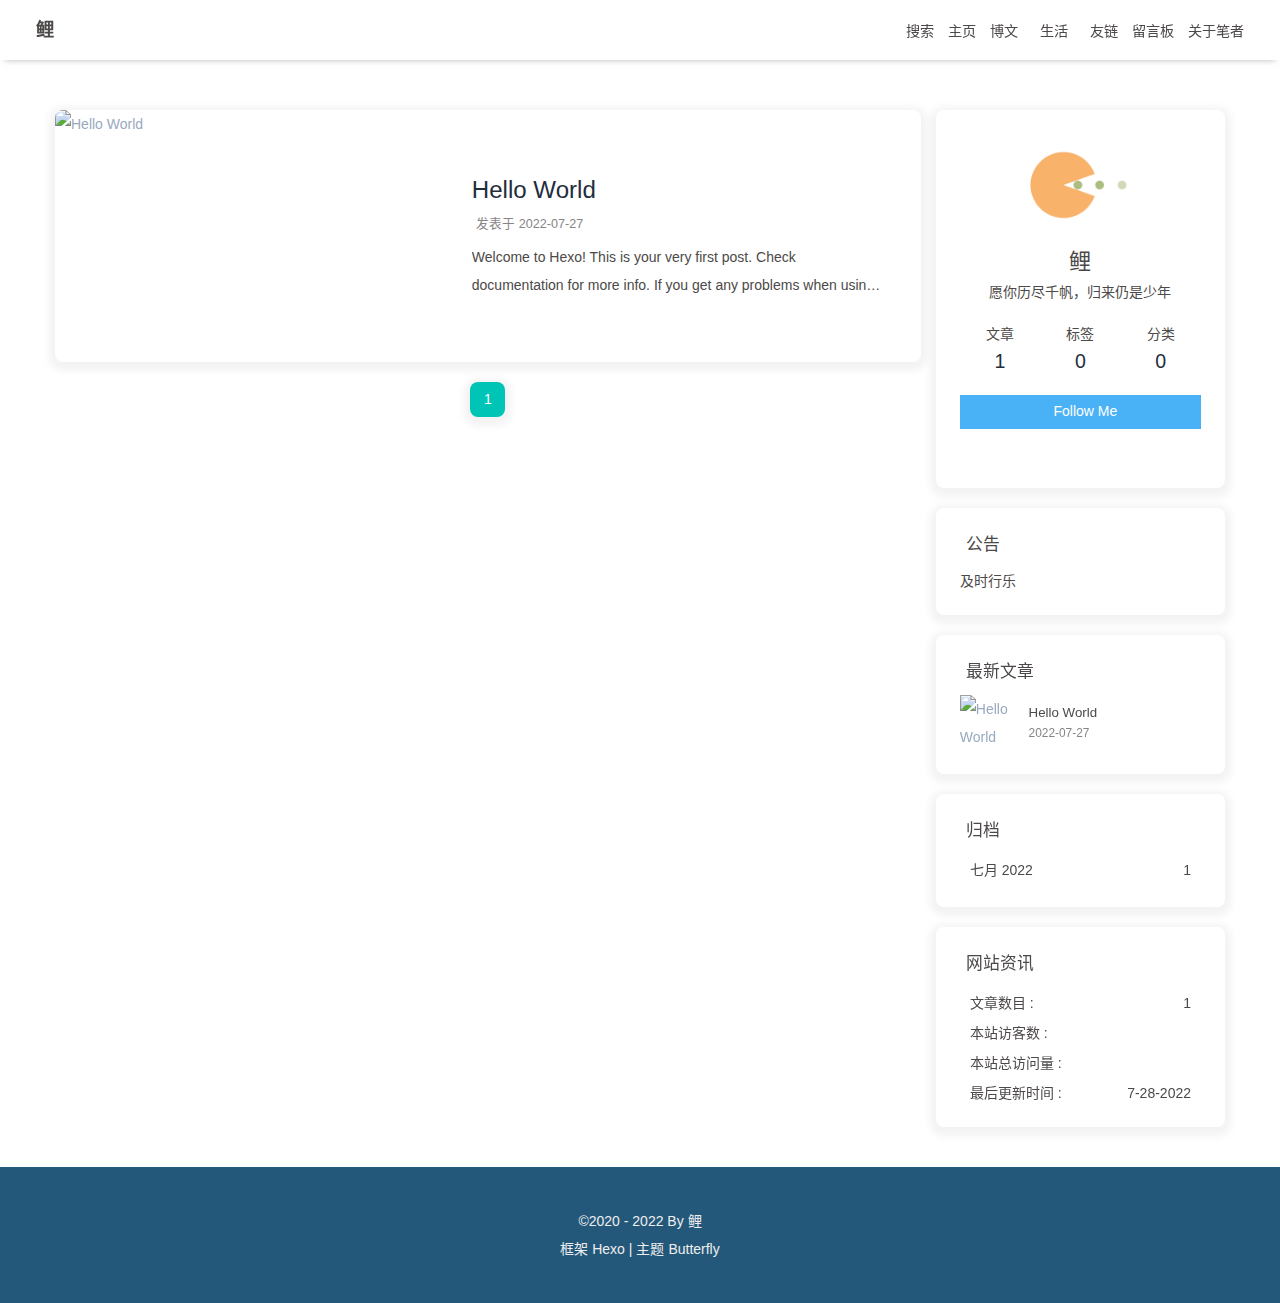
==== commit f0fd1473: "Site updated: 2022-07-28 13:50:16" ====
--- a/index.html
+++ b/index.html
@@ -50,7 +50,7 @@
   isHome: true,
   isHighlightShrink: false,
   isToc: false,
-  postUpdate: '2022-07-28 13:44:15'
+  postUpdate: '2022-07-28 13:50:15'
 }</script><noscript><style type="text/css">
   #nav {
     opacity: 1
@@ -152,7 +152,7 @@
 Deploy to remote sites$ hexo deploy
 
 More info: Deployment
-</div></div></div><nav id="pagination"><div class="pagination"><span class="page-number current">1</span></div></nav></div><div class="aside-content" id="aside-content"><div class="card-widget card-info"><div class="is-center"><div class="avatar-img"><img src="/img/loading.gif" data-original="/img/avatar.jpg" onerror="this.onerror=null;this.src='/img/friend_404.gif'" alt="avatar"/></div><div class="author-info__name">鲤</div><div class="author-info__description">愿你历尽千帆，归来仍是少年</div></div><div class="card-info-data site-data is-center"><a href="/archives/"><div class="headline">文章</div><div class="length-num">1</div></a><a href="/tags/"><div class="headline">标签</div><div class="length-num">0</div></a><a href="/categories/"><div class="headline">分类</div><div class="length-num">0</div></a></div><a id="card-info-btn" target="_blank" rel="noopener" href="https://github.com/lizhan03"><i class="fab fa-github"></i><span>Follow Me</span></a><div class="card-info-social-icons is-center"><a class="social-icon" href="https://githubfast.com/lizhan03" target="_blank" title="Github"><i class="fab fa-github"></i></a><a class="social-icon" href="https://blog.csdn.net/lizhan03?type=blog" target="_blank" title="CSDN"><i class="fa fa-book-open"></i></a><a class="social-icon" href="tencent://AddContact/?fromId=45&amp;fromSubId=1&amp;subcmd=all&amp;uin=2775134243&amp;website=www.oicqzone.com" target="_blank" title="QQ"><i class="fab fa-qq"></i></a><a class="social-icon" href="mailto:2775134243@qq.com" target="_blank" title="Email"><i class="fas fa-envelope-open-text"></i></a></div></div><div class="card-widget card-announcement"><div class="item-headline"><i class="fas fa-bullhorn fa-shake"></i><span>公告</span></div><div class="announcement_content">及时行乐</div></div><div class="sticky_layout"><div class="card-widget card-recent-post"><div class="item-headline"><i class="fas fa-history"></i><span>最新文章</span></div><div class="aside-list"><div class="aside-list-item"><a class="thumbnail" href="/2022/07/27/hello-world/" title="Hello World"><img src="/img/loading.gif" data-original="/img/background.jpg" onerror="this.onerror=null;this.src='/img/404.jpg'" alt="Hello World"/></a><div class="content"><a class="title" href="/2022/07/27/hello-world/" title="Hello World">Hello World</a><time datetime="2022-07-27T11:50:04.929Z" title="发表于 2022-07-27 19:50:04">2022-07-27</time></div></div></div></div><div class="card-widget card-archives"><div class="item-headline"><i class="fas fa-archive"></i><span>归档</span></div><ul class="card-archive-list"><li class="card-archive-list-item"><a class="card-archive-list-link" href="/archives/2022/07/"><span class="card-archive-list-date">七月 2022</span><span class="card-archive-list-count">1</span></a></li></ul></div><div class="card-widget card-webinfo"><div class="item-headline"><i class="fas fa-chart-line"></i><span>网站资讯</span></div><div class="webinfo"><div class="webinfo-item"><div class="item-name">文章数目 :</div><div class="item-count">1</div></div><div class="webinfo-item"><div class="item-name">本站访客数 :</div><div class="item-count" id="busuanzi_value_site_uv"><i class="fa-solid fa-spinner fa-spin"></i></div></div><div class="webinfo-item"><div class="item-name">本站总访问量 :</div><div class="item-count" id="busuanzi_value_site_pv"><i class="fa-solid fa-spinner fa-spin"></i></div></div><div class="webinfo-item"><div class="item-name">最后更新时间 :</div><div class="item-count" id="last-push-date" data-lastPushDate="2022-07-28T05:44:14.882Z"><i class="fa-solid fa-spinner fa-spin"></i></div></div></div></div></div></div></main><footer id="footer"><div id="footer-wrap"><div class="copyright">&copy;2020 - 2022 By 鲤</div><div class="framework-info"><span>框架 </span><a target="_blank" rel="noopener" href="https://hexo.io">Hexo</a><span class="footer-separator">|</span><span>主题 </span><a target="_blank" rel="noopener" href="https://github.com/jerryc127/hexo-theme-butterfly">Butterfly</a></div></div></footer></div><div id="rightside"><div id="rightside-config-hide"><button id="darkmode" type="button" title="浅色和深色模式转换"><i class="fas fa-adjust"></i></button><button id="hide-aside-btn" type="button" title="单栏和双栏切换"><i class="fas fa-arrows-alt-h"></i></button></div><div id="rightside-config-show"><button id="rightside_config" type="button" title="设置"><i class="fas fa-cog fa-spin"></i></button><button id="chat_btn" type="button" title="聊天"><i class="fas fa-sms"></i></button><button id="go-up" type="button" title="回到顶部"><i class="fas fa-arrow-up"></i></button></div></div><div id="local-search"><div class="search-dialog"><nav class="search-nav"><span class="search-dialog-title">搜索</span><span id="loading-status"></span><button class="search-close-button"><i class="fas fa-times"></i></button></nav><div class="is-center" id="loading-database"><i class="fas fa-spinner fa-pulse"></i><span>  数据库加载中</span></div><div class="search-wrap"><div id="local-search-input"><div class="local-search-box"><input class="local-search-box--input" placeholder="搜索文章" type="text"/></div></div><hr/><div id="local-search-results"></div></div></div><div id="search-mask"></div></div><div><script src="/js/utils.js"></script><script src="/js/main.js"></script><script src="https://cdn.jsdelivr.net/npm/@fancyapps/ui/dist/fancybox.umd.min.js"></script><script src="/js/search/local-search.js"></script><div class="js-pjax"></div><script defer="defer" id="fluttering_ribbon" mobile="false" src="https://cdn.jsdelivr.net/npm/butterfly-extsrc/dist/canvas-fluttering-ribbon.min.js"></script><script id="click-heart" src="https://cdn.jsdelivr.net/npm/butterfly-extsrc/dist/click-heart.min.js" async="async" mobile="false"></script><script src="//code.tidio.co/null.js" async="async"></script><script>function onTidioChatApiReady() {
+</div></div></div><nav id="pagination"><div class="pagination"><span class="page-number current">1</span></div></nav></div><div class="aside-content" id="aside-content"><div class="card-widget card-info"><div class="is-center"><div class="avatar-img"><img src="/img/loading.gif" data-original="/img/avatar.jpg" onerror="this.onerror=null;this.src='/img/friend_404.gif'" alt="avatar"/></div><div class="author-info__name">鲤</div><div class="author-info__description">愿你历尽千帆，归来仍是少年</div></div><div class="card-info-data site-data is-center"><a href="/archives/"><div class="headline">文章</div><div class="length-num">1</div></a><a href="/tags/"><div class="headline">标签</div><div class="length-num">0</div></a><a href="/categories/"><div class="headline">分类</div><div class="length-num">0</div></a></div><a id="card-info-btn" target="_blank" rel="noopener" href="https://github.com/lizhan03"><i class="fab fa-github"></i><span>Follow Me</span></a><div class="card-info-social-icons is-center"><a class="social-icon" href="https://githubfast.com/lizhan03" target="_blank" title="Github"><i class="fab fa-github"></i></a><a class="social-icon" href="https://blog.csdn.net/lizhan03?type=blog" target="_blank" title="CSDN"><i class="fa fa-book-open"></i></a><a class="social-icon" href="tencent://AddContact/?fromId=45&amp;fromSubId=1&amp;subcmd=all&amp;uin=2775134243&amp;website=www.oicqzone.com" target="_blank" title="QQ"><i class="fab fa-qq"></i></a><a class="social-icon" href="mailto:2775134243@qq.com" target="_blank" title="Email"><i class="fas fa-envelope-open-text"></i></a></div></div><div class="card-widget card-announcement"><div class="item-headline"><i class="fas fa-bullhorn fa-shake"></i><span>公告</span></div><div class="announcement_content">及时行乐</div></div><div class="sticky_layout"><div class="card-widget card-recent-post"><div class="item-headline"><i class="fas fa-history"></i><span>最新文章</span></div><div class="aside-list"><div class="aside-list-item"><a class="thumbnail" href="/2022/07/27/hello-world/" title="Hello World"><img src="/img/loading.gif" data-original="/img/background.jpg" onerror="this.onerror=null;this.src='/img/404.jpg'" alt="Hello World"/></a><div class="content"><a class="title" href="/2022/07/27/hello-world/" title="Hello World">Hello World</a><time datetime="2022-07-27T11:50:04.929Z" title="发表于 2022-07-27 19:50:04">2022-07-27</time></div></div></div></div><div class="card-widget card-archives"><div class="item-headline"><i class="fas fa-archive"></i><span>归档</span></div><ul class="card-archive-list"><li class="card-archive-list-item"><a class="card-archive-list-link" href="/archives/2022/07/"><span class="card-archive-list-date">七月 2022</span><span class="card-archive-list-count">1</span></a></li></ul></div><div class="card-widget card-webinfo"><div class="item-headline"><i class="fas fa-chart-line"></i><span>网站资讯</span></div><div class="webinfo"><div class="webinfo-item"><div class="item-name">文章数目 :</div><div class="item-count">1</div></div><div class="webinfo-item"><div class="item-name">本站访客数 :</div><div class="item-count" id="busuanzi_value_site_uv"><i class="fa-solid fa-spinner fa-spin"></i></div></div><div class="webinfo-item"><div class="item-name">本站总访问量 :</div><div class="item-count" id="busuanzi_value_site_pv"><i class="fa-solid fa-spinner fa-spin"></i></div></div><div class="webinfo-item"><div class="item-name">最后更新时间 :</div><div class="item-count" id="last-push-date" data-lastPushDate="2022-07-28T05:50:15.880Z"><i class="fa-solid fa-spinner fa-spin"></i></div></div></div></div></div></div></main><footer id="footer"><div id="footer-wrap"><div class="copyright">&copy;2020 - 2022 By 鲤</div><div class="framework-info"><span>框架 </span><a target="_blank" rel="noopener" href="https://hexo.io">Hexo</a><span class="footer-separator">|</span><span>主题 </span><a target="_blank" rel="noopener" href="https://github.com/jerryc127/hexo-theme-butterfly">Butterfly</a></div></div></footer></div><div id="rightside"><div id="rightside-config-hide"><button id="darkmode" type="button" title="浅色和深色模式转换"><i class="fas fa-adjust"></i></button><button id="hide-aside-btn" type="button" title="单栏和双栏切换"><i class="fas fa-arrows-alt-h"></i></button></div><div id="rightside-config-show"><button id="rightside_config" type="button" title="设置"><i class="fas fa-cog fa-spin"></i></button><button id="chat_btn" type="button" title="聊天"><i class="fas fa-sms"></i></button><button id="go-up" type="button" title="回到顶部"><i class="fas fa-arrow-up"></i></button></div></div><div id="local-search"><div class="search-dialog"><nav class="search-nav"><span class="search-dialog-title">搜索</span><span id="loading-status"></span><button class="search-close-button"><i class="fas fa-times"></i></button></nav><div class="is-center" id="loading-database"><i class="fas fa-spinner fa-pulse"></i><span>  数据库加载中</span></div><div class="search-wrap"><div id="local-search-input"><div class="local-search-box"><input class="local-search-box--input" placeholder="搜索文章" type="text"/></div></div><hr/><div id="local-search-results"></div></div></div><div id="search-mask"></div></div><div><script src="/js/utils.js"></script><script src="/js/main.js"></script><script src="https://cdn.jsdelivr.net/npm/@fancyapps/ui/dist/fancybox.umd.min.js"></script><script src="/js/search/local-search.js"></script><div class="js-pjax"></div><script defer="defer" id="fluttering_ribbon" mobile="false" src="https://cdn.jsdelivr.net/npm/butterfly-extsrc/dist/canvas-fluttering-ribbon.min.js"></script><script id="click-heart" src="https://cdn.jsdelivr.net/npm/butterfly-extsrc/dist/click-heart.min.js" async="async" mobile="false"></script><script src="//code.tidio.co/null.js" async="async"></script><script>function onTidioChatApiReady() {
   window.tidioChatApi.hide();
   window.tidioChatApi.on("close", function() {
     window.tidioChatApi.hide();
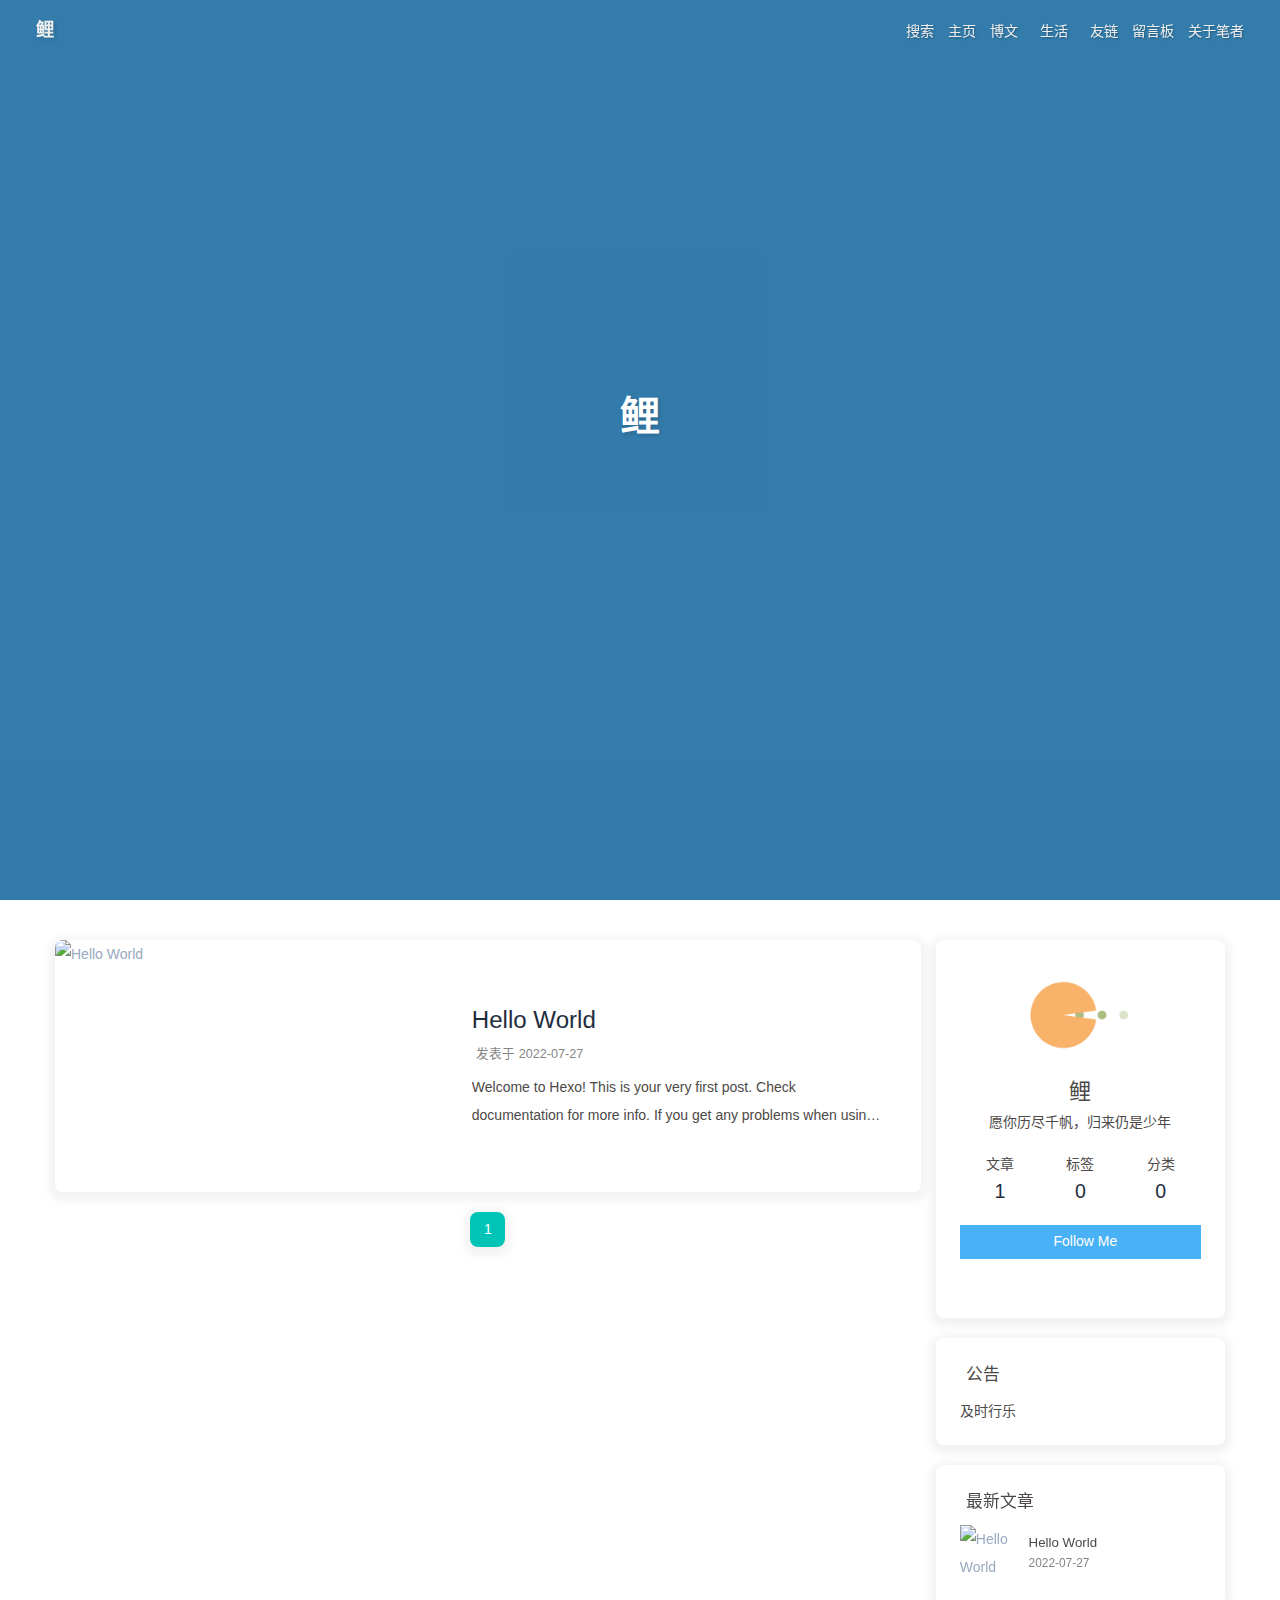
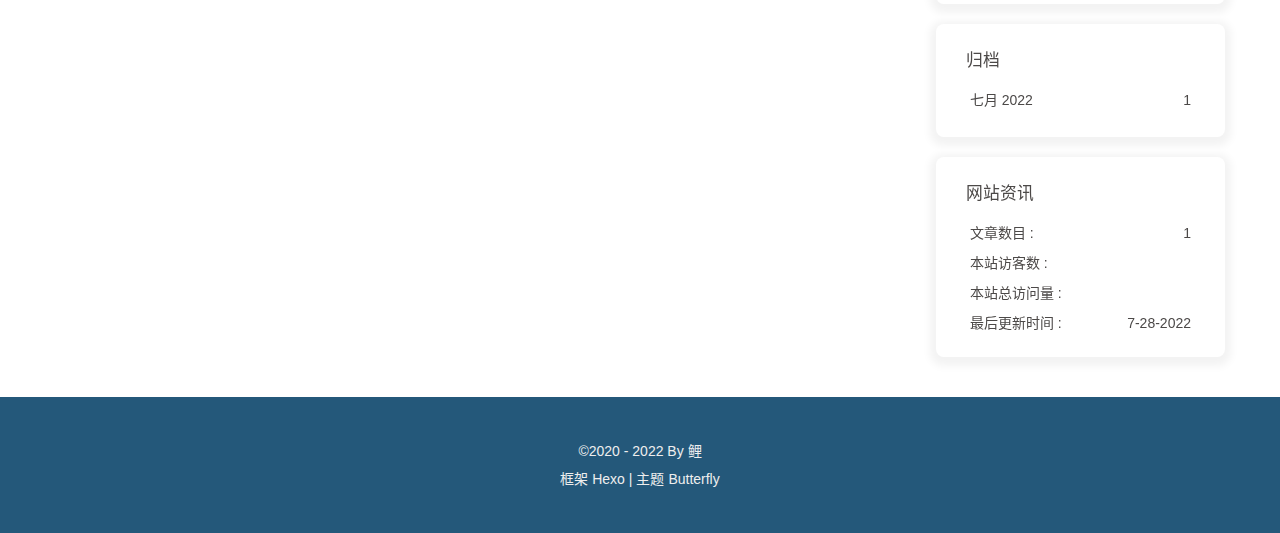
==== commit 2b8ad862: "Site updated: 2022-07-28 13:54:18" ====
--- a/index.html
+++ b/index.html
@@ -50,7 +50,7 @@
   isHome: true,
   isHighlightShrink: false,
   isToc: false,
-  postUpdate: '2022-07-28 13:50:15'
+  postUpdate: '2022-07-28 13:54:12'
 }</script><noscript><style type="text/css">
   #nav {
     opacity: 1
@@ -139,7 +139,7 @@
       }
     }
     detectApple()
-    })(window)</script><link rel="stylesheet" href="/xxx.css"><meta name="generator" content="Hexo 6.2.0"></head><body><div id="sidebar"><div id="menu-mask"></div><div id="sidebar-menus"><div class="avatar-img is-center"><img src="/img/loading.gif" data-original="/img/avatar.jpg" onerror="onerror=null;src='/img/friend_404.gif'" alt="avatar"/></div><div class="sidebar-site-data site-data is-center"><a href="/archives/"><div class="headline">文章</div><div class="length-num">1</div></a><a href="/tags/"><div class="headline">标签</div><div class="length-num">0</div></a><a href="/categories/"><div class="headline">分类</div><div class="length-num">0</div></a></div><hr/><div class="menus_items"><div class="menus_item"><a class="site-page" href="/"><i class="fa-fw fas fa-home"></i><span> 主页</span></a></div><div class="menus_item"><a class="site-page group" href="javascript:void(0);"><i class="fa-fw fa fa-graduation-cap"></i><span> 博文</span><i class="fas fa-chevron-down"></i></a><ul class="menus_item_child"><li><a class="site-page child" href="/categories/"><i class="fa-fw fa fa-archive"></i><span> 分类</span></a></li><li><a class="site-page child" href="/tags/"><i class="fa-fw fa fa-tags"></i><span> 标签</span></a></li><li><a class="site-page child" href="/archives/"><i class="fa-fw fa fa-folder-open"></i><span> 归档</span></a></li></ul></div><div class="menus_item"><a class="site-page group" href="javascript:void(0);"><i class="fa-fw fas fa-list"></i><span> 生活</span><i class="fas fa-chevron-down"></i></a><ul class="menus_item_child"><li><a class="site-page child" href="/shuoshuo/"><i class="fa-fw fa fa-comments-o"></i><span> 分享</span></a></li><li><a class="site-page child" href="/photos/"><i class="fa-fw fa fa-camera-retro"></i><span> 相册</span></a></li><li><a class="site-page child" href="/music/"><i class="fa-fw fa fa-music"></i><span> 音乐</span></a></li><li><a class="site-page child" href="/movies/"><i class="fa-fw fas fa-video"></i><span> 影视</span></a></li></ul></div><div class="menus_item"><a class="site-page" href="/links/"><i class="fa-fw fa fa-link"></i><span> 友链</span></a></div><div class="menus_item"><a class="site-page" href="/comment/"><i class="fa-fw fa fa-paper-plane"></i><span> 留言板</span></a></div><div class="menus_item"><a class="site-page" href="/about/"><i class="fa-fw fas fa-heart"></i><span> 关于笔者</span></a></div></div></div></div><div class="page" id="body-wrap"><header class="not-top-img" id="page-header"><nav id="nav"><span id="blog_name"><a id="site-name" href="/">鲤</a></span><div id="menus"><div id="search-button"><a class="site-page social-icon search"><i class="fas fa-search fa-fw"></i><span> 搜索</span></a></div><div class="menus_items"><div class="menus_item"><a class="site-page" href="/"><i class="fa-fw fas fa-home"></i><span> 主页</span></a></div><div class="menus_item"><a class="site-page group" href="javascript:void(0);"><i class="fa-fw fa fa-graduation-cap"></i><span> 博文</span><i class="fas fa-chevron-down"></i></a><ul class="menus_item_child"><li><a class="site-page child" href="/categories/"><i class="fa-fw fa fa-archive"></i><span> 分类</span></a></li><li><a class="site-page child" href="/tags/"><i class="fa-fw fa fa-tags"></i><span> 标签</span></a></li><li><a class="site-page child" href="/archives/"><i class="fa-fw fa fa-folder-open"></i><span> 归档</span></a></li></ul></div><div class="menus_item"><a class="site-page group" href="javascript:void(0);"><i class="fa-fw fas fa-list"></i><span> 生活</span><i class="fas fa-chevron-down"></i></a><ul class="menus_item_child"><li><a class="site-page child" href="/shuoshuo/"><i class="fa-fw fa fa-comments-o"></i><span> 分享</span></a></li><li><a class="site-page child" href="/photos/"><i class="fa-fw fa fa-camera-retro"></i><span> 相册</span></a></li><li><a class="site-page child" href="/music/"><i class="fa-fw fa fa-music"></i><span> 音乐</span></a></li><li><a class="site-page child" href="/movies/"><i class="fa-fw fas fa-video"></i><span> 影视</span></a></li></ul></div><div class="menus_item"><a class="site-page" href="/links/"><i class="fa-fw fa fa-link"></i><span> 友链</span></a></div><div class="menus_item"><a class="site-page" href="/comment/"><i class="fa-fw fa fa-paper-plane"></i><span> 留言板</span></a></div><div class="menus_item"><a class="site-page" href="/about/"><i class="fa-fw fas fa-heart"></i><span> 关于笔者</span></a></div></div><div id="toggle-menu"><a class="site-page"><i class="fas fa-bars fa-fw"></i></a></div></div></nav></header><main class="layout" id="content-inner"><div class="recent-posts" id="recent-posts"><div class="recent-post-item"><div class="post_cover left"><a href="/2022/07/27/hello-world/" title="Hello World"><img class="post_bg" src="/img/loading.gif" data-original="/img/background.jpg" onerror="this.onerror=null;this.src='/img/404.jpg'" alt="Hello World"></a></div><div class="recent-post-info"><a class="article-title" href="/2022/07/27/hello-world/" title="Hello World">Hello World</a><div class="article-meta-wrap"><span class="post-meta-date"><i class="far fa-calendar-alt"></i><span class="article-meta-label">发表于</span><time datetime="2022-07-27T11:50:04.929Z" title="发表于 2022-07-27 19:50:04">2022-07-27</time></span></div><div class="content">Welcome to Hexo! This is your very first post. Check documentation for more info. If you get any problems when using Hexo, you can find the answer in troubleshooting or you can ask me on GitHub.
+    })(window)</script><link rel="stylesheet" href="/xxx.css"><meta name="generator" content="Hexo 6.2.0"></head><body><div id="sidebar"><div id="menu-mask"></div><div id="sidebar-menus"><div class="avatar-img is-center"><img src="/img/loading.gif" data-original="/img/avatar.jpg" onerror="onerror=null;src='/img/friend_404.gif'" alt="avatar"/></div><div class="sidebar-site-data site-data is-center"><a href="/archives/"><div class="headline">文章</div><div class="length-num">1</div></a><a href="/tags/"><div class="headline">标签</div><div class="length-num">0</div></a><a href="/categories/"><div class="headline">分类</div><div class="length-num">0</div></a></div><hr/><div class="menus_items"><div class="menus_item"><a class="site-page" href="/"><i class="fa-fw fas fa-home"></i><span> 主页</span></a></div><div class="menus_item"><a class="site-page group" href="javascript:void(0);"><i class="fa-fw fa fa-graduation-cap"></i><span> 博文</span><i class="fas fa-chevron-down"></i></a><ul class="menus_item_child"><li><a class="site-page child" href="/categories/"><i class="fa-fw fa fa-archive"></i><span> 分类</span></a></li><li><a class="site-page child" href="/tags/"><i class="fa-fw fa fa-tags"></i><span> 标签</span></a></li><li><a class="site-page child" href="/archives/"><i class="fa-fw fa fa-folder-open"></i><span> 归档</span></a></li></ul></div><div class="menus_item"><a class="site-page group" href="javascript:void(0);"><i class="fa-fw fas fa-list"></i><span> 生活</span><i class="fas fa-chevron-down"></i></a><ul class="menus_item_child"><li><a class="site-page child" href="/shuoshuo/"><i class="fa-fw fa fa-comments-o"></i><span> 分享</span></a></li><li><a class="site-page child" href="/photos/"><i class="fa-fw fa fa-camera-retro"></i><span> 相册</span></a></li><li><a class="site-page child" href="/music/"><i class="fa-fw fa fa-music"></i><span> 音乐</span></a></li><li><a class="site-page child" href="/movies/"><i class="fa-fw fas fa-video"></i><span> 影视</span></a></li></ul></div><div class="menus_item"><a class="site-page" href="/links/"><i class="fa-fw fa fa-link"></i><span> 友链</span></a></div><div class="menus_item"><a class="site-page" href="/comment/"><i class="fa-fw fa fa-paper-plane"></i><span> 留言板</span></a></div><div class="menus_item"><a class="site-page" href="/about/"><i class="fa-fw fas fa-heart"></i><span> 关于笔者</span></a></div></div></div></div><div class="page" id="body-wrap"><header class="full_page" id="page-header" style="background-image: url('/img/background.jpg')"><nav id="nav"><span id="blog_name"><a id="site-name" href="/">鲤</a></span><div id="menus"><div id="search-button"><a class="site-page social-icon search"><i class="fas fa-search fa-fw"></i><span> 搜索</span></a></div><div class="menus_items"><div class="menus_item"><a class="site-page" href="/"><i class="fa-fw fas fa-home"></i><span> 主页</span></a></div><div class="menus_item"><a class="site-page group" href="javascript:void(0);"><i class="fa-fw fa fa-graduation-cap"></i><span> 博文</span><i class="fas fa-chevron-down"></i></a><ul class="menus_item_child"><li><a class="site-page child" href="/categories/"><i class="fa-fw fa fa-archive"></i><span> 分类</span></a></li><li><a class="site-page child" href="/tags/"><i class="fa-fw fa fa-tags"></i><span> 标签</span></a></li><li><a class="site-page child" href="/archives/"><i class="fa-fw fa fa-folder-open"></i><span> 归档</span></a></li></ul></div><div class="menus_item"><a class="site-page group" href="javascript:void(0);"><i class="fa-fw fas fa-list"></i><span> 生活</span><i class="fas fa-chevron-down"></i></a><ul class="menus_item_child"><li><a class="site-page child" href="/shuoshuo/"><i class="fa-fw fa fa-comments-o"></i><span> 分享</span></a></li><li><a class="site-page child" href="/photos/"><i class="fa-fw fa fa-camera-retro"></i><span> 相册</span></a></li><li><a class="site-page child" href="/music/"><i class="fa-fw fa fa-music"></i><span> 音乐</span></a></li><li><a class="site-page child" href="/movies/"><i class="fa-fw fas fa-video"></i><span> 影视</span></a></li></ul></div><div class="menus_item"><a class="site-page" href="/links/"><i class="fa-fw fa fa-link"></i><span> 友链</span></a></div><div class="menus_item"><a class="site-page" href="/comment/"><i class="fa-fw fa fa-paper-plane"></i><span> 留言板</span></a></div><div class="menus_item"><a class="site-page" href="/about/"><i class="fa-fw fas fa-heart"></i><span> 关于笔者</span></a></div></div><div id="toggle-menu"><a class="site-page"><i class="fas fa-bars fa-fw"></i></a></div></div></nav><div id="site-info"><h1 id="site-title">鲤</h1><div id="site_social_icons"><a class="social-icon" href="https://githubfast.com/lizhan03" target="_blank" title="Github"><i class="fab fa-github"></i></a><a class="social-icon" href="https://blog.csdn.net/lizhan03?type=blog" target="_blank" title="CSDN"><i class="fa fa-book-open"></i></a><a class="social-icon" href="tencent://AddContact/?fromId=45&amp;fromSubId=1&amp;subcmd=all&amp;uin=2775134243&amp;website=www.oicqzone.com" target="_blank" title="QQ"><i class="fab fa-qq"></i></a><a class="social-icon" href="mailto:2775134243@qq.com" target="_blank" title="Email"><i class="fas fa-envelope-open-text"></i></a></div></div><div id="scroll-down"><i class="fas fa-angle-down scroll-down-effects"></i></div></header><main class="layout" id="content-inner"><div class="recent-posts" id="recent-posts"><div class="recent-post-item"><div class="post_cover left"><a href="/2022/07/27/hello-world/" title="Hello World"><img class="post_bg" src="/img/loading.gif" data-original="/img/background.jpg" onerror="this.onerror=null;this.src='/img/404.jpg'" alt="Hello World"></a></div><div class="recent-post-info"><a class="article-title" href="/2022/07/27/hello-world/" title="Hello World">Hello World</a><div class="article-meta-wrap"><span class="post-meta-date"><i class="far fa-calendar-alt"></i><span class="article-meta-label">发表于</span><time datetime="2022-07-27T11:50:04.929Z" title="发表于 2022-07-27 19:50:04">2022-07-27</time></span></div><div class="content">Welcome to Hexo! This is your very first post. Check documentation for more info. If you get any problems when using Hexo, you can find the answer in troubleshooting or you can ask me on GitHub.
 Quick StartCreate a new post$ hexo new &quot;My New Post&quot;
 
 More info: Writing
@@ -152,7 +152,7 @@
 Deploy to remote sites$ hexo deploy
 
 More info: Deployment
-</div></div></div><nav id="pagination"><div class="pagination"><span class="page-number current">1</span></div></nav></div><div class="aside-content" id="aside-content"><div class="card-widget card-info"><div class="is-center"><div class="avatar-img"><img src="/img/loading.gif" data-original="/img/avatar.jpg" onerror="this.onerror=null;this.src='/img/friend_404.gif'" alt="avatar"/></div><div class="author-info__name">鲤</div><div class="author-info__description">愿你历尽千帆，归来仍是少年</div></div><div class="card-info-data site-data is-center"><a href="/archives/"><div class="headline">文章</div><div class="length-num">1</div></a><a href="/tags/"><div class="headline">标签</div><div class="length-num">0</div></a><a href="/categories/"><div class="headline">分类</div><div class="length-num">0</div></a></div><a id="card-info-btn" target="_blank" rel="noopener" href="https://github.com/lizhan03"><i class="fab fa-github"></i><span>Follow Me</span></a><div class="card-info-social-icons is-center"><a class="social-icon" href="https://githubfast.com/lizhan03" target="_blank" title="Github"><i class="fab fa-github"></i></a><a class="social-icon" href="https://blog.csdn.net/lizhan03?type=blog" target="_blank" title="CSDN"><i class="fa fa-book-open"></i></a><a class="social-icon" href="tencent://AddContact/?fromId=45&amp;fromSubId=1&amp;subcmd=all&amp;uin=2775134243&amp;website=www.oicqzone.com" target="_blank" title="QQ"><i class="fab fa-qq"></i></a><a class="social-icon" href="mailto:2775134243@qq.com" target="_blank" title="Email"><i class="fas fa-envelope-open-text"></i></a></div></div><div class="card-widget card-announcement"><div class="item-headline"><i class="fas fa-bullhorn fa-shake"></i><span>公告</span></div><div class="announcement_content">及时行乐</div></div><div class="sticky_layout"><div class="card-widget card-recent-post"><div class="item-headline"><i class="fas fa-history"></i><span>最新文章</span></div><div class="aside-list"><div class="aside-list-item"><a class="thumbnail" href="/2022/07/27/hello-world/" title="Hello World"><img src="/img/loading.gif" data-original="/img/background.jpg" onerror="this.onerror=null;this.src='/img/404.jpg'" alt="Hello World"/></a><div class="content"><a class="title" href="/2022/07/27/hello-world/" title="Hello World">Hello World</a><time datetime="2022-07-27T11:50:04.929Z" title="发表于 2022-07-27 19:50:04">2022-07-27</time></div></div></div></div><div class="card-widget card-archives"><div class="item-headline"><i class="fas fa-archive"></i><span>归档</span></div><ul class="card-archive-list"><li class="card-archive-list-item"><a class="card-archive-list-link" href="/archives/2022/07/"><span class="card-archive-list-date">七月 2022</span><span class="card-archive-list-count">1</span></a></li></ul></div><div class="card-widget card-webinfo"><div class="item-headline"><i class="fas fa-chart-line"></i><span>网站资讯</span></div><div class="webinfo"><div class="webinfo-item"><div class="item-name">文章数目 :</div><div class="item-count">1</div></div><div class="webinfo-item"><div class="item-name">本站访客数 :</div><div class="item-count" id="busuanzi_value_site_uv"><i class="fa-solid fa-spinner fa-spin"></i></div></div><div class="webinfo-item"><div class="item-name">本站总访问量 :</div><div class="item-count" id="busuanzi_value_site_pv"><i class="fa-solid fa-spinner fa-spin"></i></div></div><div class="webinfo-item"><div class="item-name">最后更新时间 :</div><div class="item-count" id="last-push-date" data-lastPushDate="2022-07-28T05:50:15.880Z"><i class="fa-solid fa-spinner fa-spin"></i></div></div></div></div></div></div></main><footer id="footer"><div id="footer-wrap"><div class="copyright">&copy;2020 - 2022 By 鲤</div><div class="framework-info"><span>框架 </span><a target="_blank" rel="noopener" href="https://hexo.io">Hexo</a><span class="footer-separator">|</span><span>主题 </span><a target="_blank" rel="noopener" href="https://github.com/jerryc127/hexo-theme-butterfly">Butterfly</a></div></div></footer></div><div id="rightside"><div id="rightside-config-hide"><button id="darkmode" type="button" title="浅色和深色模式转换"><i class="fas fa-adjust"></i></button><button id="hide-aside-btn" type="button" title="单栏和双栏切换"><i class="fas fa-arrows-alt-h"></i></button></div><div id="rightside-config-show"><button id="rightside_config" type="button" title="设置"><i class="fas fa-cog fa-spin"></i></button><button id="chat_btn" type="button" title="聊天"><i class="fas fa-sms"></i></button><button id="go-up" type="button" title="回到顶部"><i class="fas fa-arrow-up"></i></button></div></div><div id="local-search"><div class="search-dialog"><nav class="search-nav"><span class="search-dialog-title">搜索</span><span id="loading-status"></span><button class="search-close-button"><i class="fas fa-times"></i></button></nav><div class="is-center" id="loading-database"><i class="fas fa-spinner fa-pulse"></i><span>  数据库加载中</span></div><div class="search-wrap"><div id="local-search-input"><div class="local-search-box"><input class="local-search-box--input" placeholder="搜索文章" type="text"/></div></div><hr/><div id="local-search-results"></div></div></div><div id="search-mask"></div></div><div><script src="/js/utils.js"></script><script src="/js/main.js"></script><script src="https://cdn.jsdelivr.net/npm/@fancyapps/ui/dist/fancybox.umd.min.js"></script><script src="/js/search/local-search.js"></script><div class="js-pjax"></div><script defer="defer" id="fluttering_ribbon" mobile="false" src="https://cdn.jsdelivr.net/npm/butterfly-extsrc/dist/canvas-fluttering-ribbon.min.js"></script><script id="click-heart" src="https://cdn.jsdelivr.net/npm/butterfly-extsrc/dist/click-heart.min.js" async="async" mobile="false"></script><script src="//code.tidio.co/null.js" async="async"></script><script>function onTidioChatApiReady() {
+</div></div></div><nav id="pagination"><div class="pagination"><span class="page-number current">1</span></div></nav></div><div class="aside-content" id="aside-content"><div class="card-widget card-info"><div class="is-center"><div class="avatar-img"><img src="/img/loading.gif" data-original="/img/avatar.jpg" onerror="this.onerror=null;this.src='/img/friend_404.gif'" alt="avatar"/></div><div class="author-info__name">鲤</div><div class="author-info__description">愿你历尽千帆，归来仍是少年</div></div><div class="card-info-data site-data is-center"><a href="/archives/"><div class="headline">文章</div><div class="length-num">1</div></a><a href="/tags/"><div class="headline">标签</div><div class="length-num">0</div></a><a href="/categories/"><div class="headline">分类</div><div class="length-num">0</div></a></div><a id="card-info-btn" target="_blank" rel="noopener" href="https://github.com/lizhan03"><i class="fab fa-github"></i><span>Follow Me</span></a><div class="card-info-social-icons is-center"><a class="social-icon" href="https://githubfast.com/lizhan03" target="_blank" title="Github"><i class="fab fa-github"></i></a><a class="social-icon" href="https://blog.csdn.net/lizhan03?type=blog" target="_blank" title="CSDN"><i class="fa fa-book-open"></i></a><a class="social-icon" href="tencent://AddContact/?fromId=45&amp;fromSubId=1&amp;subcmd=all&amp;uin=2775134243&amp;website=www.oicqzone.com" target="_blank" title="QQ"><i class="fab fa-qq"></i></a><a class="social-icon" href="mailto:2775134243@qq.com" target="_blank" title="Email"><i class="fas fa-envelope-open-text"></i></a></div></div><div class="card-widget card-announcement"><div class="item-headline"><i class="fas fa-bullhorn fa-shake"></i><span>公告</span></div><div class="announcement_content">及时行乐</div></div><div class="sticky_layout"><div class="card-widget card-recent-post"><div class="item-headline"><i class="fas fa-history"></i><span>最新文章</span></div><div class="aside-list"><div class="aside-list-item"><a class="thumbnail" href="/2022/07/27/hello-world/" title="Hello World"><img src="/img/loading.gif" data-original="/img/background.jpg" onerror="this.onerror=null;this.src='/img/404.jpg'" alt="Hello World"/></a><div class="content"><a class="title" href="/2022/07/27/hello-world/" title="Hello World">Hello World</a><time datetime="2022-07-27T11:50:04.929Z" title="发表于 2022-07-27 19:50:04">2022-07-27</time></div></div></div></div><div class="card-widget card-archives"><div class="item-headline"><i class="fas fa-archive"></i><span>归档</span></div><ul class="card-archive-list"><li class="card-archive-list-item"><a class="card-archive-list-link" href="/archives/2022/07/"><span class="card-archive-list-date">七月 2022</span><span class="card-archive-list-count">1</span></a></li></ul></div><div class="card-widget card-webinfo"><div class="item-headline"><i class="fas fa-chart-line"></i><span>网站资讯</span></div><div class="webinfo"><div class="webinfo-item"><div class="item-name">文章数目 :</div><div class="item-count">1</div></div><div class="webinfo-item"><div class="item-name">本站访客数 :</div><div class="item-count" id="busuanzi_value_site_uv"><i class="fa-solid fa-spinner fa-spin"></i></div></div><div class="webinfo-item"><div class="item-name">本站总访问量 :</div><div class="item-count" id="busuanzi_value_site_pv"><i class="fa-solid fa-spinner fa-spin"></i></div></div><div class="webinfo-item"><div class="item-name">最后更新时间 :</div><div class="item-count" id="last-push-date" data-lastPushDate="2022-07-28T05:54:12.864Z"><i class="fa-solid fa-spinner fa-spin"></i></div></div></div></div></div></div></main><footer id="footer" style="background-image: url('/img/background.jpg')"><div id="footer-wrap"><div class="copyright">&copy;2020 - 2022 By 鲤</div><div class="framework-info"><span>框架 </span><a target="_blank" rel="noopener" href="https://hexo.io">Hexo</a><span class="footer-separator">|</span><span>主题 </span><a target="_blank" rel="noopener" href="https://github.com/jerryc127/hexo-theme-butterfly">Butterfly</a></div></div></footer></div><div id="rightside"><div id="rightside-config-hide"><button id="darkmode" type="button" title="浅色和深色模式转换"><i class="fas fa-adjust"></i></button><button id="hide-aside-btn" type="button" title="单栏和双栏切换"><i class="fas fa-arrows-alt-h"></i></button></div><div id="rightside-config-show"><button id="rightside_config" type="button" title="设置"><i class="fas fa-cog fa-spin"></i></button><button id="chat_btn" type="button" title="聊天"><i class="fas fa-sms"></i></button><button id="go-up" type="button" title="回到顶部"><i class="fas fa-arrow-up"></i></button></div></div><div id="local-search"><div class="search-dialog"><nav class="search-nav"><span class="search-dialog-title">搜索</span><span id="loading-status"></span><button class="search-close-button"><i class="fas fa-times"></i></button></nav><div class="is-center" id="loading-database"><i class="fas fa-spinner fa-pulse"></i><span>  数据库加载中</span></div><div class="search-wrap"><div id="local-search-input"><div class="local-search-box"><input class="local-search-box--input" placeholder="搜索文章" type="text"/></div></div><hr/><div id="local-search-results"></div></div></div><div id="search-mask"></div></div><div><script src="/js/utils.js"></script><script src="/js/main.js"></script><script src="https://cdn.jsdelivr.net/npm/@fancyapps/ui/dist/fancybox.umd.min.js"></script><script src="/js/search/local-search.js"></script><div class="js-pjax"></div><script defer="defer" id="fluttering_ribbon" mobile="false" src="https://cdn.jsdelivr.net/npm/butterfly-extsrc/dist/canvas-fluttering-ribbon.min.js"></script><script id="click-heart" src="https://cdn.jsdelivr.net/npm/butterfly-extsrc/dist/click-heart.min.js" async="async" mobile="false"></script><script src="//code.tidio.co/null.js" async="async"></script><script>function onTidioChatApiReady() {
   window.tidioChatApi.hide();
   window.tidioChatApi.on("close", function() {
     window.tidioChatApi.hide();
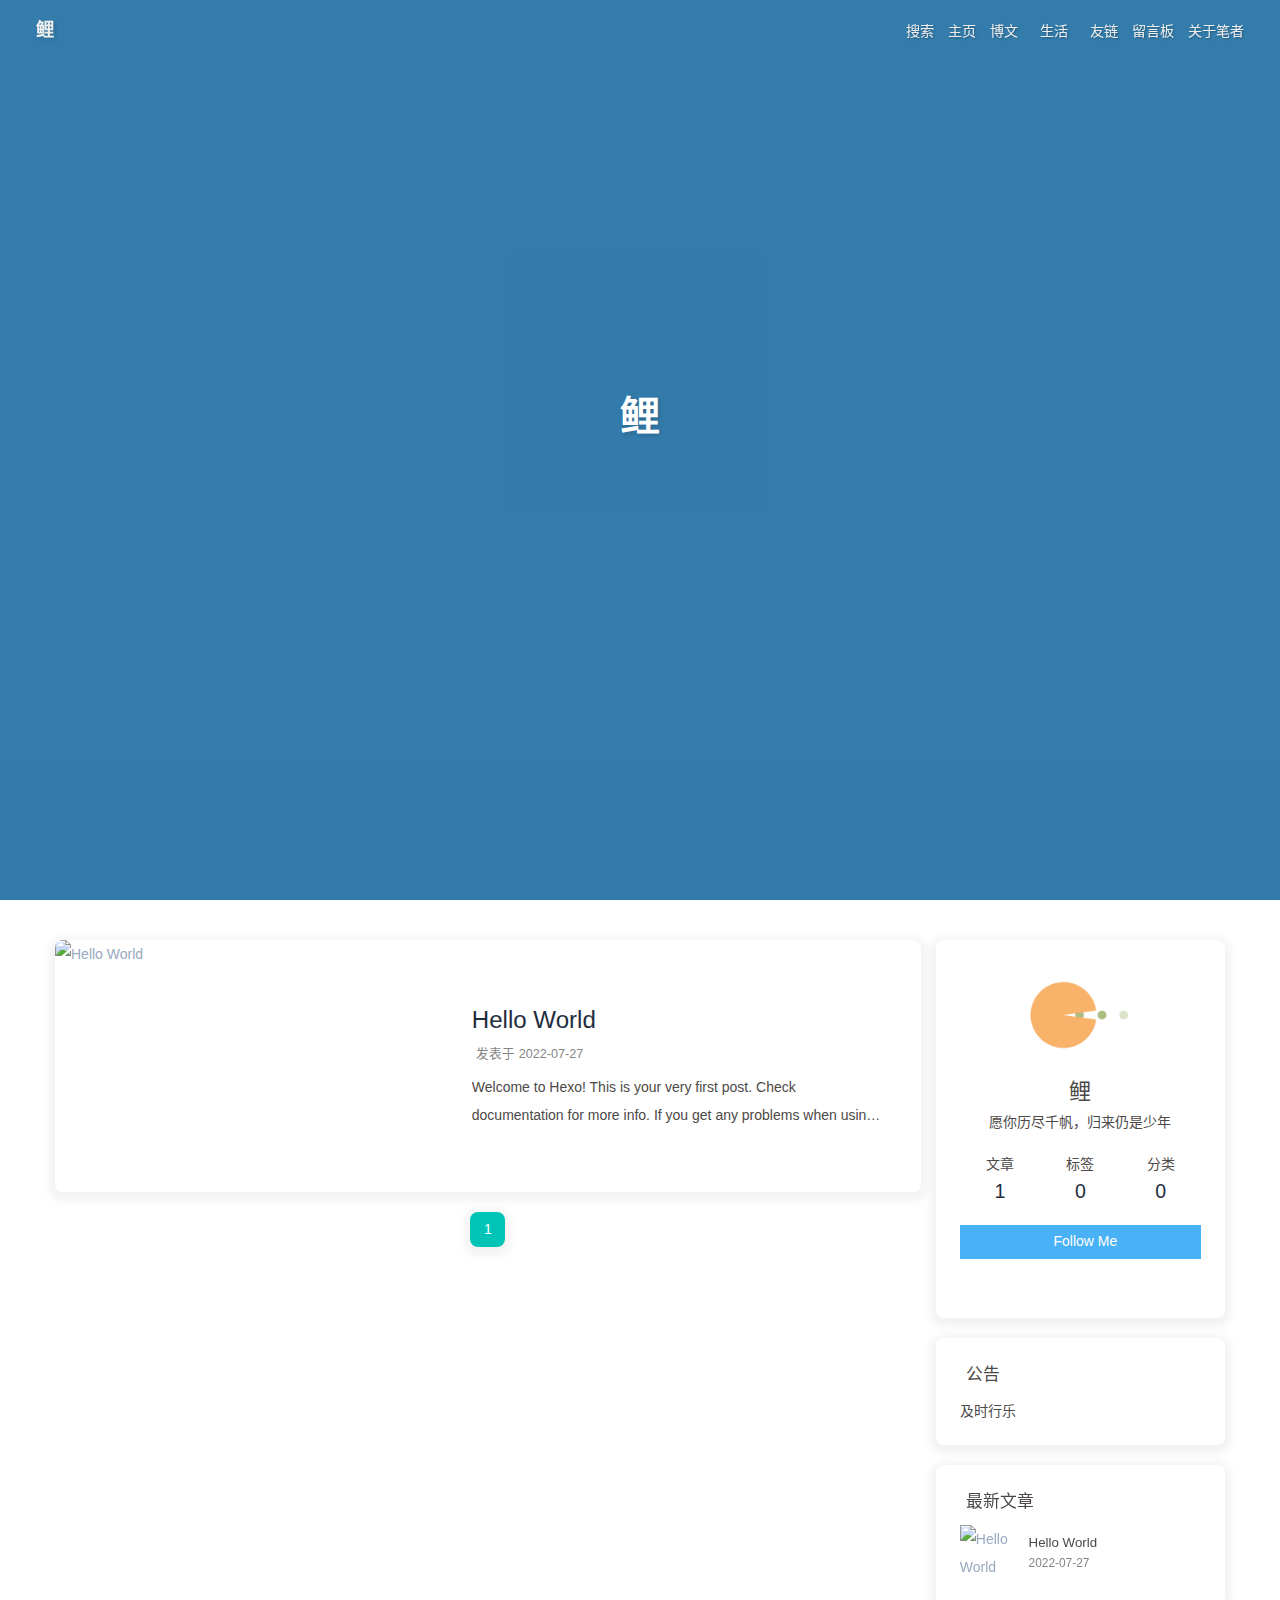
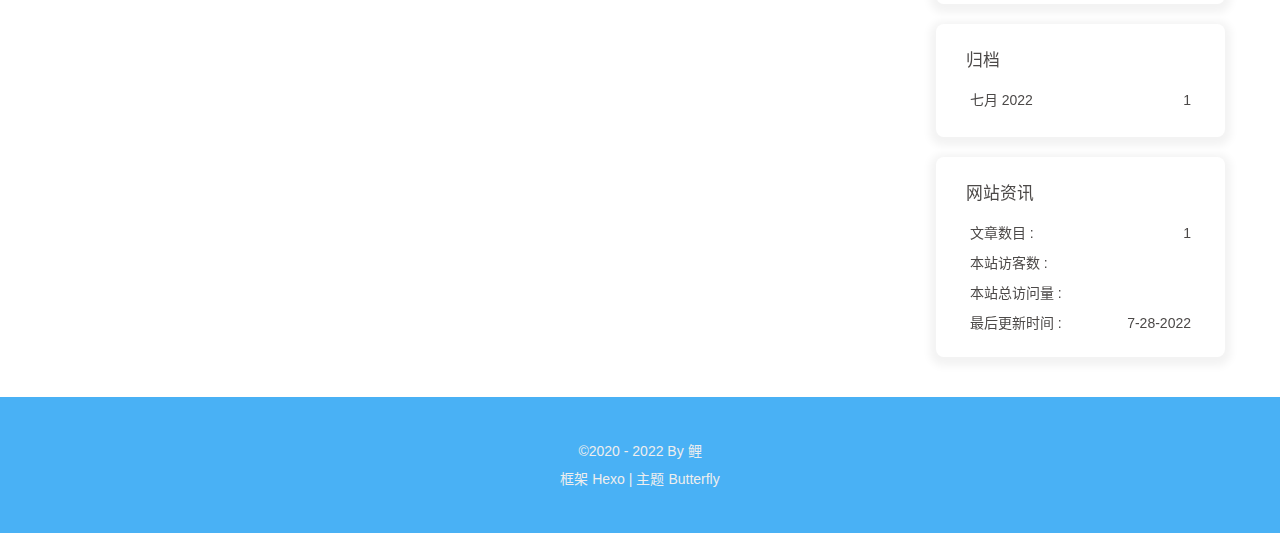
==== commit 57f8a64e: "Site updated: 2022-07-28 13:58:34" ====
--- a/index.html
+++ b/index.html
@@ -50,7 +50,7 @@
   isHome: true,
   isHighlightShrink: false,
   isToc: false,
-  postUpdate: '2022-07-28 13:54:12'
+  postUpdate: '2022-07-28 13:58:26'
 }</script><noscript><style type="text/css">
   #nav {
     opacity: 1
@@ -152,7 +152,7 @@
 Deploy to remote sites$ hexo deploy
 
 More info: Deployment
-</div></div></div><nav id="pagination"><div class="pagination"><span class="page-number current">1</span></div></nav></div><div class="aside-content" id="aside-content"><div class="card-widget card-info"><div class="is-center"><div class="avatar-img"><img src="/img/loading.gif" data-original="/img/avatar.jpg" onerror="this.onerror=null;this.src='/img/friend_404.gif'" alt="avatar"/></div><div class="author-info__name">鲤</div><div class="author-info__description">愿你历尽千帆，归来仍是少年</div></div><div class="card-info-data site-data is-center"><a href="/archives/"><div class="headline">文章</div><div class="length-num">1</div></a><a href="/tags/"><div class="headline">标签</div><div class="length-num">0</div></a><a href="/categories/"><div class="headline">分类</div><div class="length-num">0</div></a></div><a id="card-info-btn" target="_blank" rel="noopener" href="https://github.com/lizhan03"><i class="fab fa-github"></i><span>Follow Me</span></a><div class="card-info-social-icons is-center"><a class="social-icon" href="https://githubfast.com/lizhan03" target="_blank" title="Github"><i class="fab fa-github"></i></a><a class="social-icon" href="https://blog.csdn.net/lizhan03?type=blog" target="_blank" title="CSDN"><i class="fa fa-book-open"></i></a><a class="social-icon" href="tencent://AddContact/?fromId=45&amp;fromSubId=1&amp;subcmd=all&amp;uin=2775134243&amp;website=www.oicqzone.com" target="_blank" title="QQ"><i class="fab fa-qq"></i></a><a class="social-icon" href="mailto:2775134243@qq.com" target="_blank" title="Email"><i class="fas fa-envelope-open-text"></i></a></div></div><div class="card-widget card-announcement"><div class="item-headline"><i class="fas fa-bullhorn fa-shake"></i><span>公告</span></div><div class="announcement_content">及时行乐</div></div><div class="sticky_layout"><div class="card-widget card-recent-post"><div class="item-headline"><i class="fas fa-history"></i><span>最新文章</span></div><div class="aside-list"><div class="aside-list-item"><a class="thumbnail" href="/2022/07/27/hello-world/" title="Hello World"><img src="/img/loading.gif" data-original="/img/background.jpg" onerror="this.onerror=null;this.src='/img/404.jpg'" alt="Hello World"/></a><div class="content"><a class="title" href="/2022/07/27/hello-world/" title="Hello World">Hello World</a><time datetime="2022-07-27T11:50:04.929Z" title="发表于 2022-07-27 19:50:04">2022-07-27</time></div></div></div></div><div class="card-widget card-archives"><div class="item-headline"><i class="fas fa-archive"></i><span>归档</span></div><ul class="card-archive-list"><li class="card-archive-list-item"><a class="card-archive-list-link" href="/archives/2022/07/"><span class="card-archive-list-date">七月 2022</span><span class="card-archive-list-count">1</span></a></li></ul></div><div class="card-widget card-webinfo"><div class="item-headline"><i class="fas fa-chart-line"></i><span>网站资讯</span></div><div class="webinfo"><div class="webinfo-item"><div class="item-name">文章数目 :</div><div class="item-count">1</div></div><div class="webinfo-item"><div class="item-name">本站访客数 :</div><div class="item-count" id="busuanzi_value_site_uv"><i class="fa-solid fa-spinner fa-spin"></i></div></div><div class="webinfo-item"><div class="item-name">本站总访问量 :</div><div class="item-count" id="busuanzi_value_site_pv"><i class="fa-solid fa-spinner fa-spin"></i></div></div><div class="webinfo-item"><div class="item-name">最后更新时间 :</div><div class="item-count" id="last-push-date" data-lastPushDate="2022-07-28T05:54:12.864Z"><i class="fa-solid fa-spinner fa-spin"></i></div></div></div></div></div></div></main><footer id="footer" style="background-image: url('/img/background.jpg')"><div id="footer-wrap"><div class="copyright">&copy;2020 - 2022 By 鲤</div><div class="framework-info"><span>框架 </span><a target="_blank" rel="noopener" href="https://hexo.io">Hexo</a><span class="footer-separator">|</span><span>主题 </span><a target="_blank" rel="noopener" href="https://github.com/jerryc127/hexo-theme-butterfly">Butterfly</a></div></div></footer></div><div id="rightside"><div id="rightside-config-hide"><button id="darkmode" type="button" title="浅色和深色模式转换"><i class="fas fa-adjust"></i></button><button id="hide-aside-btn" type="button" title="单栏和双栏切换"><i class="fas fa-arrows-alt-h"></i></button></div><div id="rightside-config-show"><button id="rightside_config" type="button" title="设置"><i class="fas fa-cog fa-spin"></i></button><button id="chat_btn" type="button" title="聊天"><i class="fas fa-sms"></i></button><button id="go-up" type="button" title="回到顶部"><i class="fas fa-arrow-up"></i></button></div></div><div id="local-search"><div class="search-dialog"><nav class="search-nav"><span class="search-dialog-title">搜索</span><span id="loading-status"></span><button class="search-close-button"><i class="fas fa-times"></i></button></nav><div class="is-center" id="loading-database"><i class="fas fa-spinner fa-pulse"></i><span>  数据库加载中</span></div><div class="search-wrap"><div id="local-search-input"><div class="local-search-box"><input class="local-search-box--input" placeholder="搜索文章" type="text"/></div></div><hr/><div id="local-search-results"></div></div></div><div id="search-mask"></div></div><div><script src="/js/utils.js"></script><script src="/js/main.js"></script><script src="https://cdn.jsdelivr.net/npm/@fancyapps/ui/dist/fancybox.umd.min.js"></script><script src="/js/search/local-search.js"></script><div class="js-pjax"></div><script defer="defer" id="fluttering_ribbon" mobile="false" src="https://cdn.jsdelivr.net/npm/butterfly-extsrc/dist/canvas-fluttering-ribbon.min.js"></script><script id="click-heart" src="https://cdn.jsdelivr.net/npm/butterfly-extsrc/dist/click-heart.min.js" async="async" mobile="false"></script><script src="//code.tidio.co/null.js" async="async"></script><script>function onTidioChatApiReady() {
+</div></div></div><nav id="pagination"><div class="pagination"><span class="page-number current">1</span></div></nav></div><div class="aside-content" id="aside-content"><div class="card-widget card-info"><div class="is-center"><div class="avatar-img"><img src="/img/loading.gif" data-original="/img/avatar.jpg" onerror="this.onerror=null;this.src='/img/friend_404.gif'" alt="avatar"/></div><div class="author-info__name">鲤</div><div class="author-info__description">愿你历尽千帆，归来仍是少年</div></div><div class="card-info-data site-data is-center"><a href="/archives/"><div class="headline">文章</div><div class="length-num">1</div></a><a href="/tags/"><div class="headline">标签</div><div class="length-num">0</div></a><a href="/categories/"><div class="headline">分类</div><div class="length-num">0</div></a></div><a id="card-info-btn" target="_blank" rel="noopener" href="https://github.com/lizhan03"><i class="fab fa-github"></i><span>Follow Me</span></a><div class="card-info-social-icons is-center"><a class="social-icon" href="https://githubfast.com/lizhan03" target="_blank" title="Github"><i class="fab fa-github"></i></a><a class="social-icon" href="https://blog.csdn.net/lizhan03?type=blog" target="_blank" title="CSDN"><i class="fa fa-book-open"></i></a><a class="social-icon" href="tencent://AddContact/?fromId=45&amp;fromSubId=1&amp;subcmd=all&amp;uin=2775134243&amp;website=www.oicqzone.com" target="_blank" title="QQ"><i class="fab fa-qq"></i></a><a class="social-icon" href="mailto:2775134243@qq.com" target="_blank" title="Email"><i class="fas fa-envelope-open-text"></i></a></div></div><div class="card-widget card-announcement"><div class="item-headline"><i class="fas fa-bullhorn fa-shake"></i><span>公告</span></div><div class="announcement_content">及时行乐</div></div><div class="sticky_layout"><div class="card-widget card-recent-post"><div class="item-headline"><i class="fas fa-history"></i><span>最新文章</span></div><div class="aside-list"><div class="aside-list-item"><a class="thumbnail" href="/2022/07/27/hello-world/" title="Hello World"><img src="/img/loading.gif" data-original="/img/background.jpg" onerror="this.onerror=null;this.src='/img/404.jpg'" alt="Hello World"/></a><div class="content"><a class="title" href="/2022/07/27/hello-world/" title="Hello World">Hello World</a><time datetime="2022-07-27T11:50:04.929Z" title="发表于 2022-07-27 19:50:04">2022-07-27</time></div></div></div></div><div class="card-widget card-archives"><div class="item-headline"><i class="fas fa-archive"></i><span>归档</span></div><ul class="card-archive-list"><li class="card-archive-list-item"><a class="card-archive-list-link" href="/archives/2022/07/"><span class="card-archive-list-date">七月 2022</span><span class="card-archive-list-count">1</span></a></li></ul></div><div class="card-widget card-webinfo"><div class="item-headline"><i class="fas fa-chart-line"></i><span>网站资讯</span></div><div class="webinfo"><div class="webinfo-item"><div class="item-name">文章数目 :</div><div class="item-count">1</div></div><div class="webinfo-item"><div class="item-name">本站访客数 :</div><div class="item-count" id="busuanzi_value_site_uv"><i class="fa-solid fa-spinner fa-spin"></i></div></div><div class="webinfo-item"><div class="item-name">本站总访问量 :</div><div class="item-count" id="busuanzi_value_site_pv"><i class="fa-solid fa-spinner fa-spin"></i></div></div><div class="webinfo-item"><div class="item-name">最后更新时间 :</div><div class="item-count" id="last-push-date" data-lastPushDate="2022-07-28T05:58:26.737Z"><i class="fa-solid fa-spinner fa-spin"></i></div></div></div></div></div></div></main><footer id="footer"><div id="footer-wrap"><div class="copyright">&copy;2020 - 2022 By 鲤</div><div class="framework-info"><span>框架 </span><a target="_blank" rel="noopener" href="https://hexo.io">Hexo</a><span class="footer-separator">|</span><span>主题 </span><a target="_blank" rel="noopener" href="https://github.com/jerryc127/hexo-theme-butterfly">Butterfly</a></div></div></footer></div><div id="rightside"><div id="rightside-config-hide"><button id="darkmode" type="button" title="浅色和深色模式转换"><i class="fas fa-adjust"></i></button><button id="hide-aside-btn" type="button" title="单栏和双栏切换"><i class="fas fa-arrows-alt-h"></i></button></div><div id="rightside-config-show"><button id="rightside_config" type="button" title="设置"><i class="fas fa-cog fa-spin"></i></button><button id="chat_btn" type="button" title="聊天"><i class="fas fa-sms"></i></button><button id="go-up" type="button" title="回到顶部"><i class="fas fa-arrow-up"></i></button></div></div><div id="local-search"><div class="search-dialog"><nav class="search-nav"><span class="search-dialog-title">搜索</span><span id="loading-status"></span><button class="search-close-button"><i class="fas fa-times"></i></button></nav><div class="is-center" id="loading-database"><i class="fas fa-spinner fa-pulse"></i><span>  数据库加载中</span></div><div class="search-wrap"><div id="local-search-input"><div class="local-search-box"><input class="local-search-box--input" placeholder="搜索文章" type="text"/></div></div><hr/><div id="local-search-results"></div></div></div><div id="search-mask"></div></div><div><script src="/js/utils.js"></script><script src="/js/main.js"></script><script src="https://cdn.jsdelivr.net/npm/@fancyapps/ui/dist/fancybox.umd.min.js"></script><script src="/js/search/local-search.js"></script><div class="js-pjax"></div><script defer="defer" id="fluttering_ribbon" mobile="false" src="https://cdn.jsdelivr.net/npm/butterfly-extsrc/dist/canvas-fluttering-ribbon.min.js"></script><script id="click-heart" src="https://cdn.jsdelivr.net/npm/butterfly-extsrc/dist/click-heart.min.js" async="async" mobile="false"></script><script src="//code.tidio.co/null.js" async="async"></script><script>function onTidioChatApiReady() {
   window.tidioChatApi.hide();
   window.tidioChatApi.on("close", function() {
     window.tidioChatApi.hide();
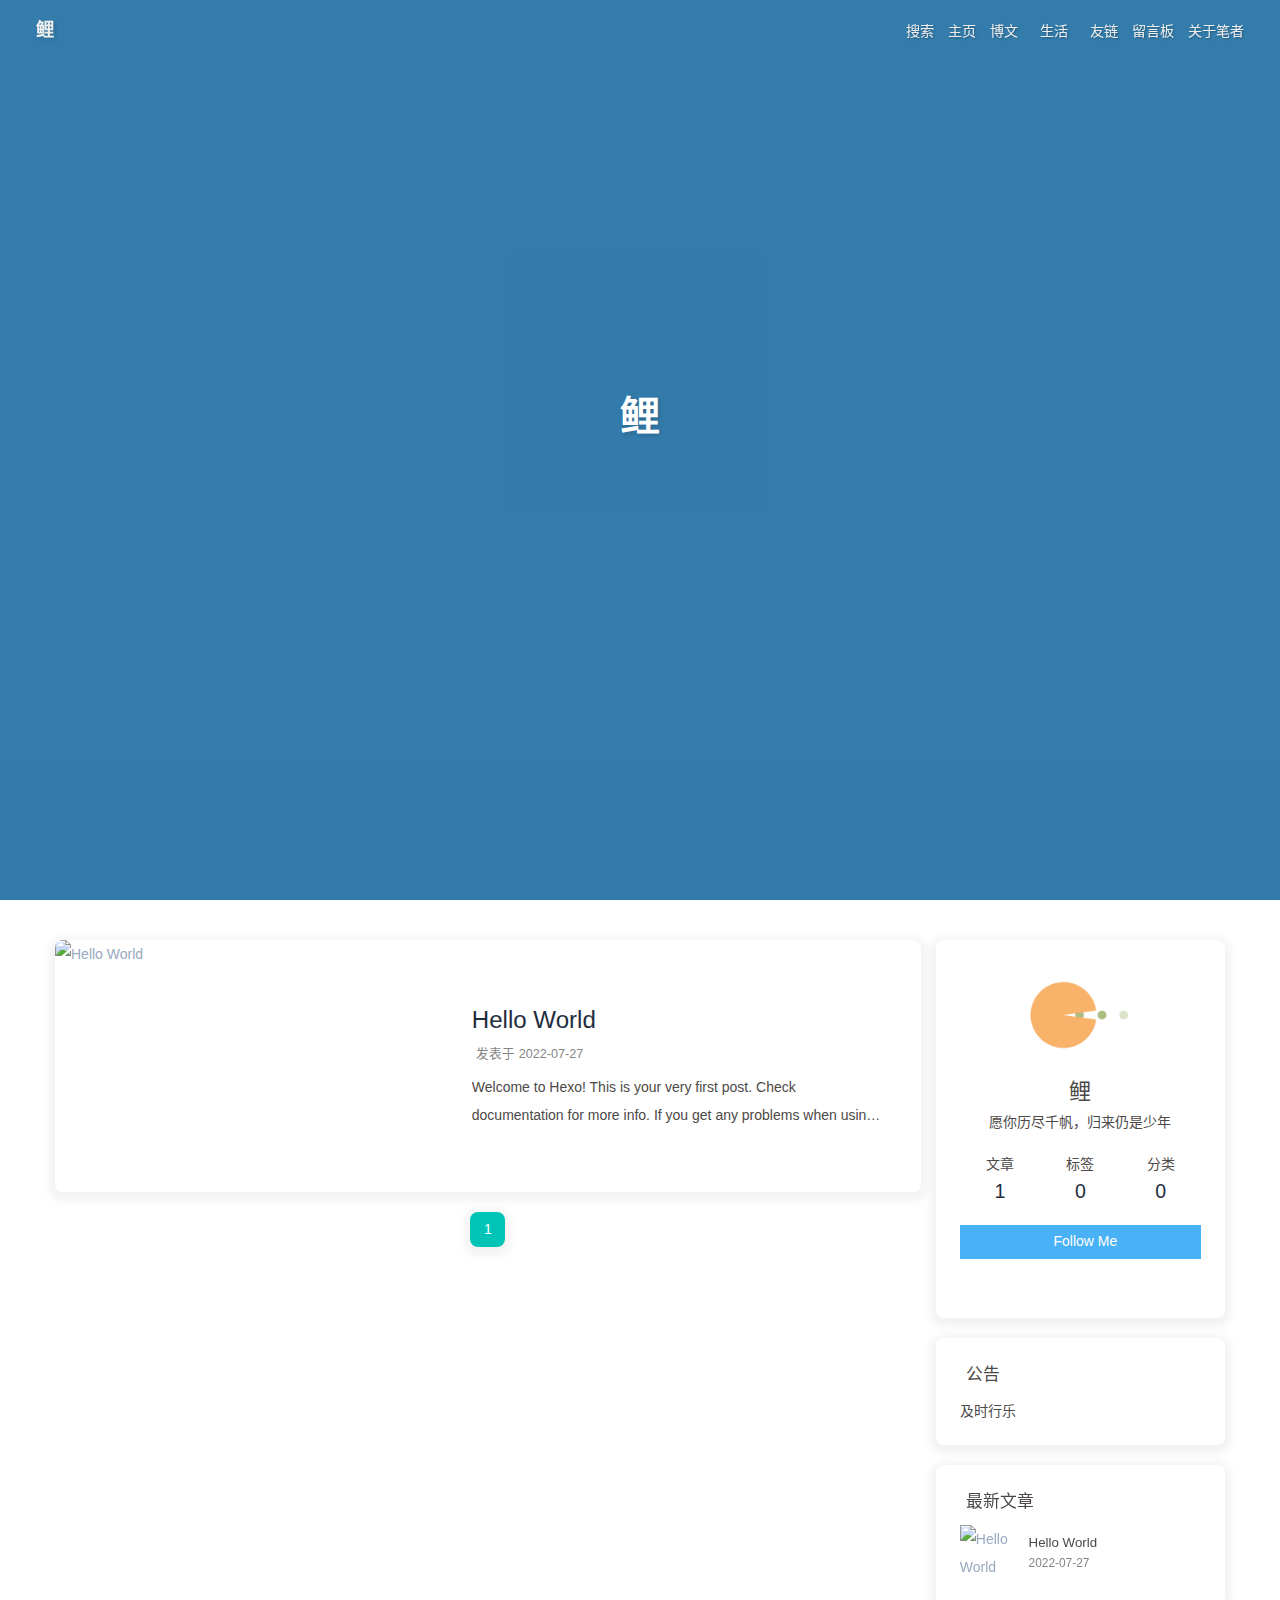
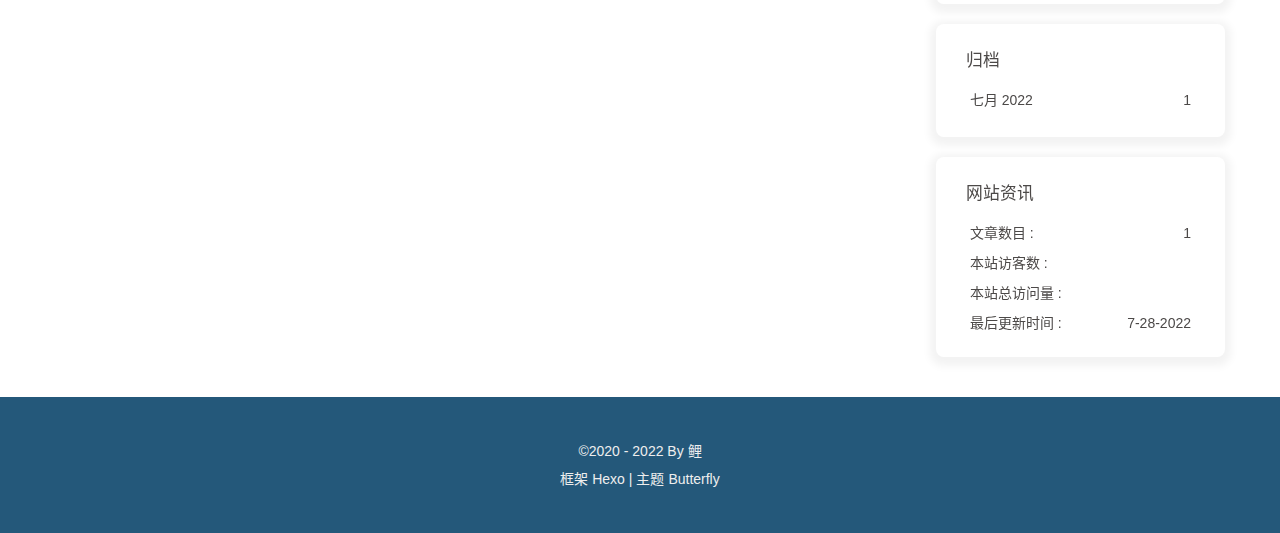
==== commit 885a3a37: "Site updated: 2022-07-28 14:01:07" ====
--- a/index.html
+++ b/index.html
@@ -50,7 +50,7 @@
   isHome: true,
   isHighlightShrink: false,
   isToc: false,
-  postUpdate: '2022-07-28 13:58:26'
+  postUpdate: '2022-07-28 14:01:06'
 }</script><noscript><style type="text/css">
   #nav {
     opacity: 1
@@ -152,7 +152,7 @@
 Deploy to remote sites$ hexo deploy
 
 More info: Deployment
-</div></div></div><nav id="pagination"><div class="pagination"><span class="page-number current">1</span></div></nav></div><div class="aside-content" id="aside-content"><div class="card-widget card-info"><div class="is-center"><div class="avatar-img"><img src="/img/loading.gif" data-original="/img/avatar.jpg" onerror="this.onerror=null;this.src='/img/friend_404.gif'" alt="avatar"/></div><div class="author-info__name">鲤</div><div class="author-info__description">愿你历尽千帆，归来仍是少年</div></div><div class="card-info-data site-data is-center"><a href="/archives/"><div class="headline">文章</div><div class="length-num">1</div></a><a href="/tags/"><div class="headline">标签</div><div class="length-num">0</div></a><a href="/categories/"><div class="headline">分类</div><div class="length-num">0</div></a></div><a id="card-info-btn" target="_blank" rel="noopener" href="https://github.com/lizhan03"><i class="fab fa-github"></i><span>Follow Me</span></a><div class="card-info-social-icons is-center"><a class="social-icon" href="https://githubfast.com/lizhan03" target="_blank" title="Github"><i class="fab fa-github"></i></a><a class="social-icon" href="https://blog.csdn.net/lizhan03?type=blog" target="_blank" title="CSDN"><i class="fa fa-book-open"></i></a><a class="social-icon" href="tencent://AddContact/?fromId=45&amp;fromSubId=1&amp;subcmd=all&amp;uin=2775134243&amp;website=www.oicqzone.com" target="_blank" title="QQ"><i class="fab fa-qq"></i></a><a class="social-icon" href="mailto:2775134243@qq.com" target="_blank" title="Email"><i class="fas fa-envelope-open-text"></i></a></div></div><div class="card-widget card-announcement"><div class="item-headline"><i class="fas fa-bullhorn fa-shake"></i><span>公告</span></div><div class="announcement_content">及时行乐</div></div><div class="sticky_layout"><div class="card-widget card-recent-post"><div class="item-headline"><i class="fas fa-history"></i><span>最新文章</span></div><div class="aside-list"><div class="aside-list-item"><a class="thumbnail" href="/2022/07/27/hello-world/" title="Hello World"><img src="/img/loading.gif" data-original="/img/background.jpg" onerror="this.onerror=null;this.src='/img/404.jpg'" alt="Hello World"/></a><div class="content"><a class="title" href="/2022/07/27/hello-world/" title="Hello World">Hello World</a><time datetime="2022-07-27T11:50:04.929Z" title="发表于 2022-07-27 19:50:04">2022-07-27</time></div></div></div></div><div class="card-widget card-archives"><div class="item-headline"><i class="fas fa-archive"></i><span>归档</span></div><ul class="card-archive-list"><li class="card-archive-list-item"><a class="card-archive-list-link" href="/archives/2022/07/"><span class="card-archive-list-date">七月 2022</span><span class="card-archive-list-count">1</span></a></li></ul></div><div class="card-widget card-webinfo"><div class="item-headline"><i class="fas fa-chart-line"></i><span>网站资讯</span></div><div class="webinfo"><div class="webinfo-item"><div class="item-name">文章数目 :</div><div class="item-count">1</div></div><div class="webinfo-item"><div class="item-name">本站访客数 :</div><div class="item-count" id="busuanzi_value_site_uv"><i class="fa-solid fa-spinner fa-spin"></i></div></div><div class="webinfo-item"><div class="item-name">本站总访问量 :</div><div class="item-count" id="busuanzi_value_site_pv"><i class="fa-solid fa-spinner fa-spin"></i></div></div><div class="webinfo-item"><div class="item-name">最后更新时间 :</div><div class="item-count" id="last-push-date" data-lastPushDate="2022-07-28T05:58:26.737Z"><i class="fa-solid fa-spinner fa-spin"></i></div></div></div></div></div></div></main><footer id="footer"><div id="footer-wrap"><div class="copyright">&copy;2020 - 2022 By 鲤</div><div class="framework-info"><span>框架 </span><a target="_blank" rel="noopener" href="https://hexo.io">Hexo</a><span class="footer-separator">|</span><span>主题 </span><a target="_blank" rel="noopener" href="https://github.com/jerryc127/hexo-theme-butterfly">Butterfly</a></div></div></footer></div><div id="rightside"><div id="rightside-config-hide"><button id="darkmode" type="button" title="浅色和深色模式转换"><i class="fas fa-adjust"></i></button><button id="hide-aside-btn" type="button" title="单栏和双栏切换"><i class="fas fa-arrows-alt-h"></i></button></div><div id="rightside-config-show"><button id="rightside_config" type="button" title="设置"><i class="fas fa-cog fa-spin"></i></button><button id="chat_btn" type="button" title="聊天"><i class="fas fa-sms"></i></button><button id="go-up" type="button" title="回到顶部"><i class="fas fa-arrow-up"></i></button></div></div><div id="local-search"><div class="search-dialog"><nav class="search-nav"><span class="search-dialog-title">搜索</span><span id="loading-status"></span><button class="search-close-button"><i class="fas fa-times"></i></button></nav><div class="is-center" id="loading-database"><i class="fas fa-spinner fa-pulse"></i><span>  数据库加载中</span></div><div class="search-wrap"><div id="local-search-input"><div class="local-search-box"><input class="local-search-box--input" placeholder="搜索文章" type="text"/></div></div><hr/><div id="local-search-results"></div></div></div><div id="search-mask"></div></div><div><script src="/js/utils.js"></script><script src="/js/main.js"></script><script src="https://cdn.jsdelivr.net/npm/@fancyapps/ui/dist/fancybox.umd.min.js"></script><script src="/js/search/local-search.js"></script><div class="js-pjax"></div><script defer="defer" id="fluttering_ribbon" mobile="false" src="https://cdn.jsdelivr.net/npm/butterfly-extsrc/dist/canvas-fluttering-ribbon.min.js"></script><script id="click-heart" src="https://cdn.jsdelivr.net/npm/butterfly-extsrc/dist/click-heart.min.js" async="async" mobile="false"></script><script src="//code.tidio.co/null.js" async="async"></script><script>function onTidioChatApiReady() {
+</div></div></div><nav id="pagination"><div class="pagination"><span class="page-number current">1</span></div></nav></div><div class="aside-content" id="aside-content"><div class="card-widget card-info"><div class="is-center"><div class="avatar-img"><img src="/img/loading.gif" data-original="/img/avatar.jpg" onerror="this.onerror=null;this.src='/img/friend_404.gif'" alt="avatar"/></div><div class="author-info__name">鲤</div><div class="author-info__description">愿你历尽千帆，归来仍是少年</div></div><div class="card-info-data site-data is-center"><a href="/archives/"><div class="headline">文章</div><div class="length-num">1</div></a><a href="/tags/"><div class="headline">标签</div><div class="length-num">0</div></a><a href="/categories/"><div class="headline">分类</div><div class="length-num">0</div></a></div><a id="card-info-btn" target="_blank" rel="noopener" href="https://github.com/lizhan03"><i class="fab fa-github"></i><span>Follow Me</span></a><div class="card-info-social-icons is-center"><a class="social-icon" href="https://githubfast.com/lizhan03" target="_blank" title="Github"><i class="fab fa-github"></i></a><a class="social-icon" href="https://blog.csdn.net/lizhan03?type=blog" target="_blank" title="CSDN"><i class="fa fa-book-open"></i></a><a class="social-icon" href="tencent://AddContact/?fromId=45&amp;fromSubId=1&amp;subcmd=all&amp;uin=2775134243&amp;website=www.oicqzone.com" target="_blank" title="QQ"><i class="fab fa-qq"></i></a><a class="social-icon" href="mailto:2775134243@qq.com" target="_blank" title="Email"><i class="fas fa-envelope-open-text"></i></a></div></div><div class="card-widget card-announcement"><div class="item-headline"><i class="fas fa-bullhorn fa-shake"></i><span>公告</span></div><div class="announcement_content">及时行乐</div></div><div class="sticky_layout"><div class="card-widget card-recent-post"><div class="item-headline"><i class="fas fa-history"></i><span>最新文章</span></div><div class="aside-list"><div class="aside-list-item"><a class="thumbnail" href="/2022/07/27/hello-world/" title="Hello World"><img src="/img/loading.gif" data-original="/img/background.jpg" onerror="this.onerror=null;this.src='/img/404.jpg'" alt="Hello World"/></a><div class="content"><a class="title" href="/2022/07/27/hello-world/" title="Hello World">Hello World</a><time datetime="2022-07-27T11:50:04.929Z" title="发表于 2022-07-27 19:50:04">2022-07-27</time></div></div></div></div><div class="card-widget card-archives"><div class="item-headline"><i class="fas fa-archive"></i><span>归档</span></div><ul class="card-archive-list"><li class="card-archive-list-item"><a class="card-archive-list-link" href="/archives/2022/07/"><span class="card-archive-list-date">七月 2022</span><span class="card-archive-list-count">1</span></a></li></ul></div><div class="card-widget card-webinfo"><div class="item-headline"><i class="fas fa-chart-line"></i><span>网站资讯</span></div><div class="webinfo"><div class="webinfo-item"><div class="item-name">文章数目 :</div><div class="item-count">1</div></div><div class="webinfo-item"><div class="item-name">本站访客数 :</div><div class="item-count" id="busuanzi_value_site_uv"><i class="fa-solid fa-spinner fa-spin"></i></div></div><div class="webinfo-item"><div class="item-name">本站总访问量 :</div><div class="item-count" id="busuanzi_value_site_pv"><i class="fa-solid fa-spinner fa-spin"></i></div></div><div class="webinfo-item"><div class="item-name">最后更新时间 :</div><div class="item-count" id="last-push-date" data-lastPushDate="2022-07-28T06:01:06.897Z"><i class="fa-solid fa-spinner fa-spin"></i></div></div></div></div></div></div></main><footer id="footer" style="background-image: url('/img/background.jpg')"><div id="footer-wrap"><div class="copyright">&copy;2020 - 2022 By 鲤</div><div class="framework-info"><span>框架 </span><a target="_blank" rel="noopener" href="https://hexo.io">Hexo</a><span class="footer-separator">|</span><span>主题 </span><a target="_blank" rel="noopener" href="https://github.com/jerryc127/hexo-theme-butterfly">Butterfly</a></div></div></footer></div><div id="rightside"><div id="rightside-config-hide"><button id="darkmode" type="button" title="浅色和深色模式转换"><i class="fas fa-adjust"></i></button><button id="hide-aside-btn" type="button" title="单栏和双栏切换"><i class="fas fa-arrows-alt-h"></i></button></div><div id="rightside-config-show"><button id="rightside_config" type="button" title="设置"><i class="fas fa-cog fa-spin"></i></button><button id="chat_btn" type="button" title="聊天"><i class="fas fa-sms"></i></button><button id="go-up" type="button" title="回到顶部"><i class="fas fa-arrow-up"></i></button></div></div><div id="local-search"><div class="search-dialog"><nav class="search-nav"><span class="search-dialog-title">搜索</span><span id="loading-status"></span><button class="search-close-button"><i class="fas fa-times"></i></button></nav><div class="is-center" id="loading-database"><i class="fas fa-spinner fa-pulse"></i><span>  数据库加载中</span></div><div class="search-wrap"><div id="local-search-input"><div class="local-search-box"><input class="local-search-box--input" placeholder="搜索文章" type="text"/></div></div><hr/><div id="local-search-results"></div></div></div><div id="search-mask"></div></div><div><script src="/js/utils.js"></script><script src="/js/main.js"></script><script src="https://cdn.jsdelivr.net/npm/@fancyapps/ui/dist/fancybox.umd.min.js"></script><script src="/js/search/local-search.js"></script><div class="js-pjax"></div><script defer="defer" id="fluttering_ribbon" mobile="false" src="https://cdn.jsdelivr.net/npm/butterfly-extsrc/dist/canvas-fluttering-ribbon.min.js"></script><script id="click-heart" src="https://cdn.jsdelivr.net/npm/butterfly-extsrc/dist/click-heart.min.js" async="async" mobile="false"></script><script src="//code.tidio.co/null.js" async="async"></script><script>function onTidioChatApiReady() {
   window.tidioChatApi.hide();
   window.tidioChatApi.on("close", function() {
     window.tidioChatApi.hide();
